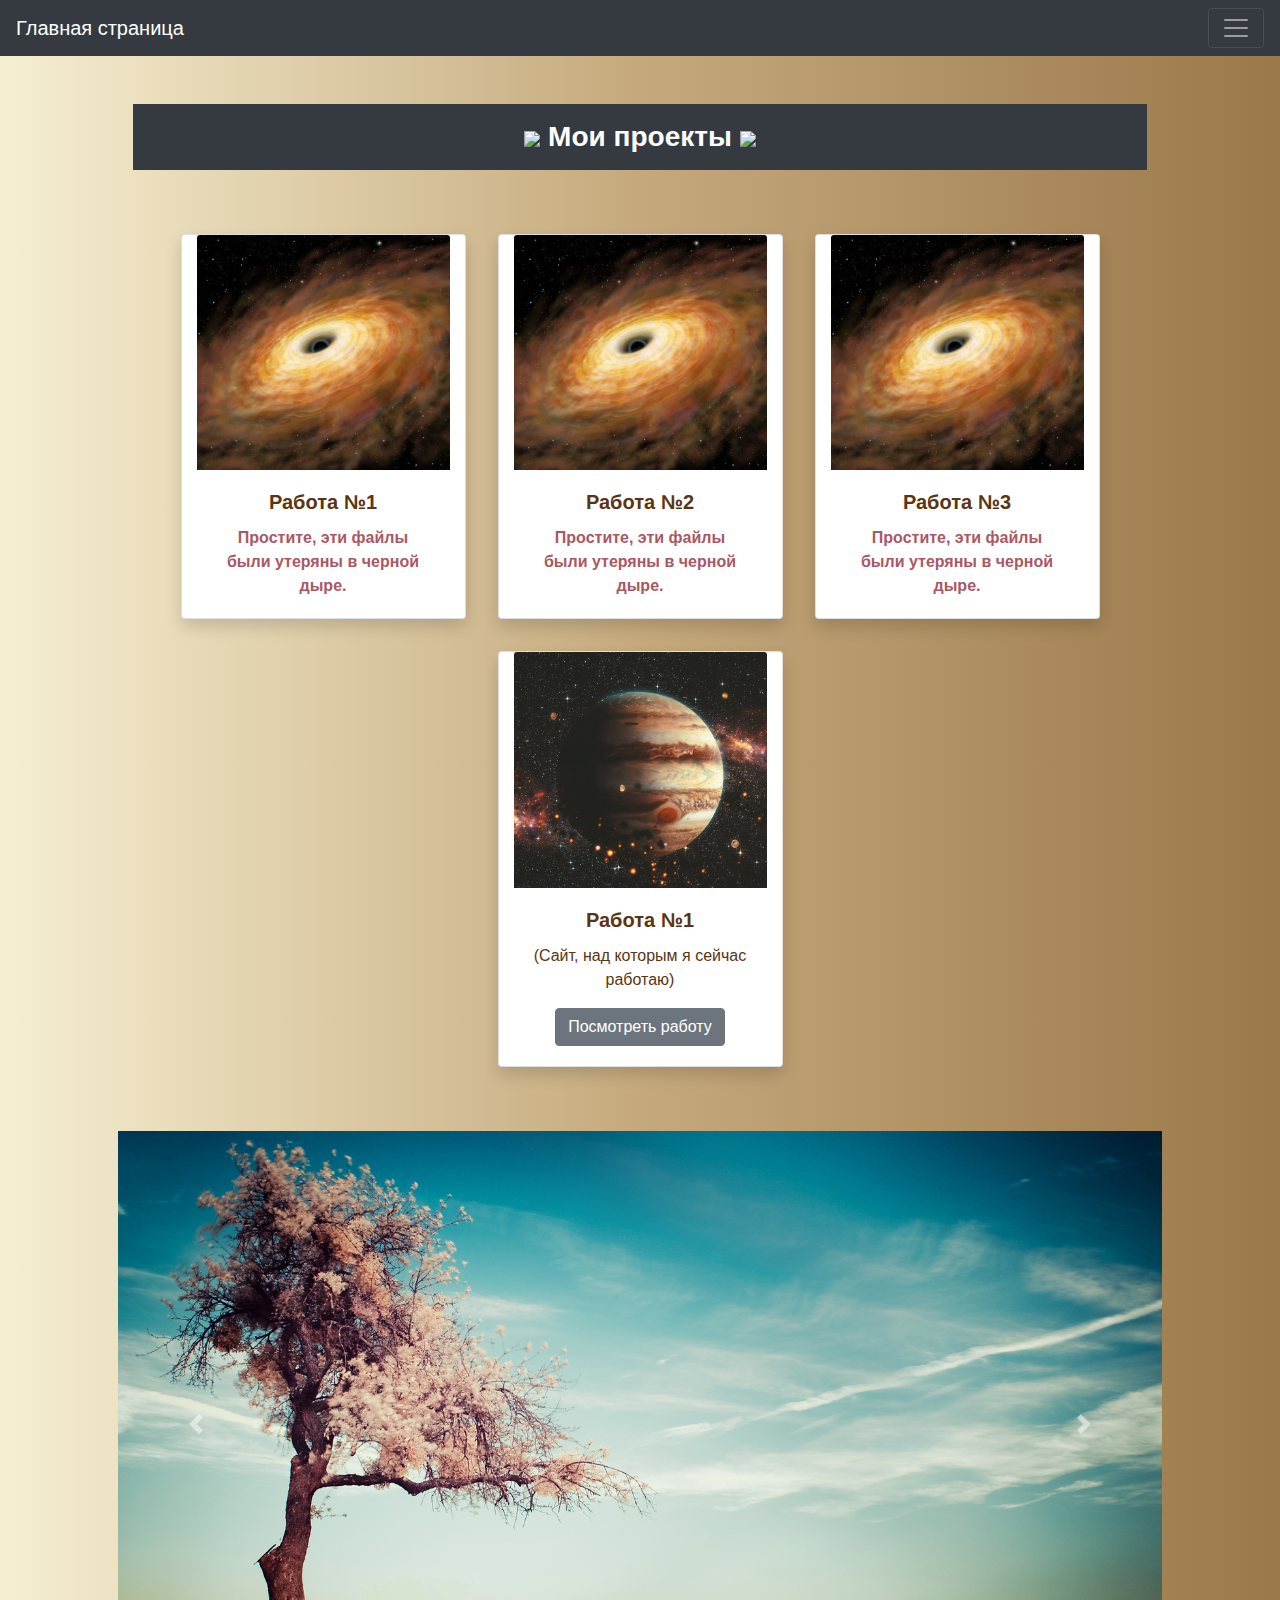
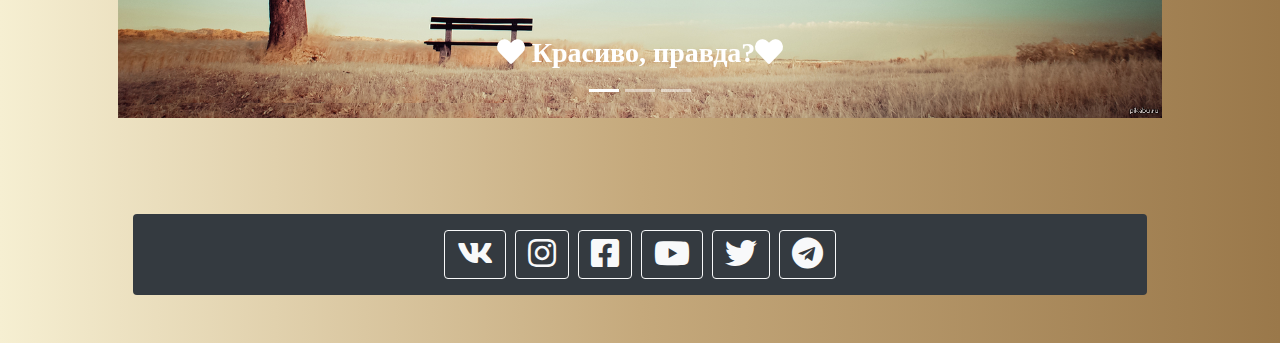
==== index.html @ 6d890928 "Add files via upload" ====
<!doctype html>
<html lang="ru">
  <head>
    <!-- Required meta tags -->
    <meta charset="utf-8">
    <meta name="viewport" content="width=device-width, initial-scale=1, shrink-to-fit=no">

    <!-- Bootstrap CSS -->
    <link rel="stylesheet" href="https://stackpath.bootstrapcdn.com/bootstrap/4.3.1/css/bootstrap.min.css" integrity="sha384-ggOyR0iXCbMQv3Xipma34MD+dH/1fQ784/j6cY/iJTQUOhcWr7x9JvoRxT2MZw1T" crossorigin="anonymous">
    <style type="text/css">... </style> 
    <link rel="stylesheet" href="https://use.fontawesome.com/releases/v5.7.1/css/all.css">
    <link rel="stylesheet" href="css/main.css">
    
    
 <link rel="shortcut icon" href="Icon.png" type="image/png">



    <title>Coronavirus.by</title>
  </head>
  <body>

    <nav class="navbar  navbar-dark bg-dark">
  <a class="navbar-brand" href="https://verashep.github.io">Главная страница</a>
  <button class="navbar-toggler" type="button" data-toggle="collapse" data-target="#navbarSupportedContent" aria-controls="navbarSupportedContent" aria-expanded="false" aria-label="Toggle navigation">
    <span class="navbar-toggler-icon"></span>
  </button>



  <div class="collapse navbar-collapse" id="navbarSupportedContent">
    <ul class="navbar-nav mr-auto">
      <li class="nav-item active">
        <a class="nav-link" href="#">*Страница в разработке, простите*<span class="sr-only">(current)</span></a>
      </li>
    
      </li>
    </ul>
  </div>
</nav>












   <div class="container"> 
    <span class="colortext">
    <h1 class="h3 text-center m-5 p-3 font-weight-bold text-white bg-dark">     
  

<img src="https://img.icons8.com/color/48/000000/saturn-planet.png"/>
 Мои проекты
 <img src="https://img.icons8.com/color/48/000000/saturn-planet.png"/>
     
</h1>
</span>


<div class="row d-flex justify-content-center">



    <div class="card col-3 text-center m-3 shadow">
          <img src="dark.jpg" class="card-img-top" alt="...">
          <div class="card-body">
            <h5 class="card-title"> <strong>Работа №1</strong> </h5>
            <p class="card-text">
              <span class="colortext"><strong>Простите, эти файлы были утеряны в черной дыре.</strong></span>
            </p>
          </div>
        </div>

        <div class="card col-3 text-center m-3 shadow">
          <img src="dark.jpg" class="card-img-top" alt="...">
          <div class="card-body">
            <h5 class="card-title"><strong>Работа №2</strong></h5>
            <p class="card-text">
              <span class="colortext"><strong>Простите, эти файлы были утеряны в черной дыре.</strong></span>
            </p>
          </div>
        </div>

        <div class="card col-3 text-center m-3 shadow">
          <img src="dark.jpg" class="card-img-top" alt="...">
          <div class="card-body">
            <h5 class="card-title"><strong>Работа №3</strong></h5>
            <p class="card-text">
              <span class="colortext"><strong>Простите, эти файлы были утеряны в черной дыре.</strong></span>
            </p>
          </div>
        </div>

        





      <div class="card col-3 text-center m-3 shadow">
          <img src="Jup1.jpg" class="card-img-top" alt="...">
          <div class="card-body">
            <h5 class="card-title"><strong>Работа №1</strong></h5>
            <p class="card-text">
            (Cайт, над которым я сейчас работаю)
            </p>
            <a href="https://vera-and-nika.github.io/" target="_blank" class="btn btn-secondary">Посмотреть работу</a>
          </div>
        </div>
     


      <div id="carousel" class="carousel slide d-inline-block m-5" data-ride="carousel">
        <!-- Индикаторы -->
        <ol class="carousel-indicators">
            <li data-target="#carousel " data-slide-to="0" class="active"></li>
            <li data-target="#carousel " data-slide-to="1"></li>
            <li data-target="#carousel " data-slide-to="2"></li>
        </ol>
        <div class="carousel-inner ">
            <div class="carousel-item active">
                <img class="img-fluid" src="foto1.jpg" alt="...">
                <div class="carousel-caption">
                
                  <h3><i class="fas fa-heart"> Красиво, правда?</i><i class="fas fa-heart"></i></h3>
                    
                </div>
            </div>
            <div class="carousel-item  ">
                <img class="img-fluid" src="foto3.jpg" alt="...">
                <div class="carousel-caption">

                    <h3><i class="fas fa-heart">Это просто прекрасно... </i><i class="fas fa-heart"></i></h3>
                   
                </div>
            </div>
            <div class="carousel-item  ">
                <img class="img-fluid" src="foto4.jpg" alt="...">
                <div class="carousel-caption">

                    <h3><i class="fas fa-heart"> Мне так нравятся эти фото.</i><i class="fas fa-heart"></i></h3>
                    
                </div>
            </div>
        </div>
        <!-- Элементы управления -->
        <a class="carousel-control-prev" href="#carousel " role="button" data-slide="prev">
            <span class="carousel-control-prev-icon" aria-hidden="true"></span>
            <span class="sr-only">Предыдущий</span>
        </a>
        <a class="carousel-control-next" href="#carousel " role="button" data-slide="next">
            <span class="carousel-control-next-icon" aria-hidden="true"></span>
            <span class="sr-only">Следующий</span>
        </a>
    </div>

</div>

      <footer>
        <p class="h2 text-center m-5 p-3 font-weight-bold text-warning bg-dark rounded ">
          <a href="https://vk.com/ver_shep01" target="_blank" class="btn btn-outline-light"><i class="fab fa-vk fa-2x"></i></a>
          <a href="https://www.instagram.com/_vera_and_nika_/?hl=ru" target="_blank" class="btn btn-outline-light"><i class="fab fa-instagram fa-2x"></i></a>
          <a href="https://www.facebook.com/" target="_blank" class="btn btn-outline-light"><i class="fab fa-facebook-square fa-2x"></i></a>
          <a href="https://www.youtube.com/channel/UC_MfQcaeOtlUXvO9PlMPmbA?view_as=subscriber" target="_blank" class="btn btn-outline-light"><i class="fab fa-youtube fa-2x"></i></a>
          <a href="https://twitter.com/" target="_blank" class="btn btn-outline-light"><i class="fab fa-twitter fa-2x"></i></a>
          <a href="https://telegram.org/" target="_blank" class="btn btn-outline-light"><i class="fab fa-telegram fa-2x"></i></a>
        </p>
      </footer>

      

     







    <!-- Optional JavaScript -->
    <!-- jQuery first, then Popper.js, then Bootstrap JS -->
    <script src="https://code.jquery.com/jquery-3.3.1.slim.min.js" integrity="sha384-q8i/X+965DzO0rT7abK41JStQIAqVgRVzpbzo5smXKp4YfRvH+8abtTE1Pi6jizo" crossorigin="anonymous"></script>
    <script src="https://cdnjs.cloudflare.com/ajax/libs/popper.js/1.14.7/umd/popper.min.js" integrity="sha384-UO2eT0CpHqdSJQ6hJty5KVphtPhzWj9WO1clHTMGa3JDZwrnQq4sF86dIHNDz0W1" crossorigin="anonymous"></script>
    <script src="https://stackpath.bootstrapcdn.com/bootstrap/4.3.1/js/bootstrap.min.js" integrity="sha384-JjSmVgyd0p3pXB1rRibZUAYoIIy6OrQ6VrjIEaFf/nJGzIxFDsf4x0xIM+B07jRM" crossorigin="anonymous"></script>
  </body>
</html>
---- css/main.css ----
body{
    background: linear-gradient(to right, #F6EFD2, rgb(197, 169, 124), #9a784a);
    color: #5b3511;
}

.colortext{
    color:#aa5864;
}
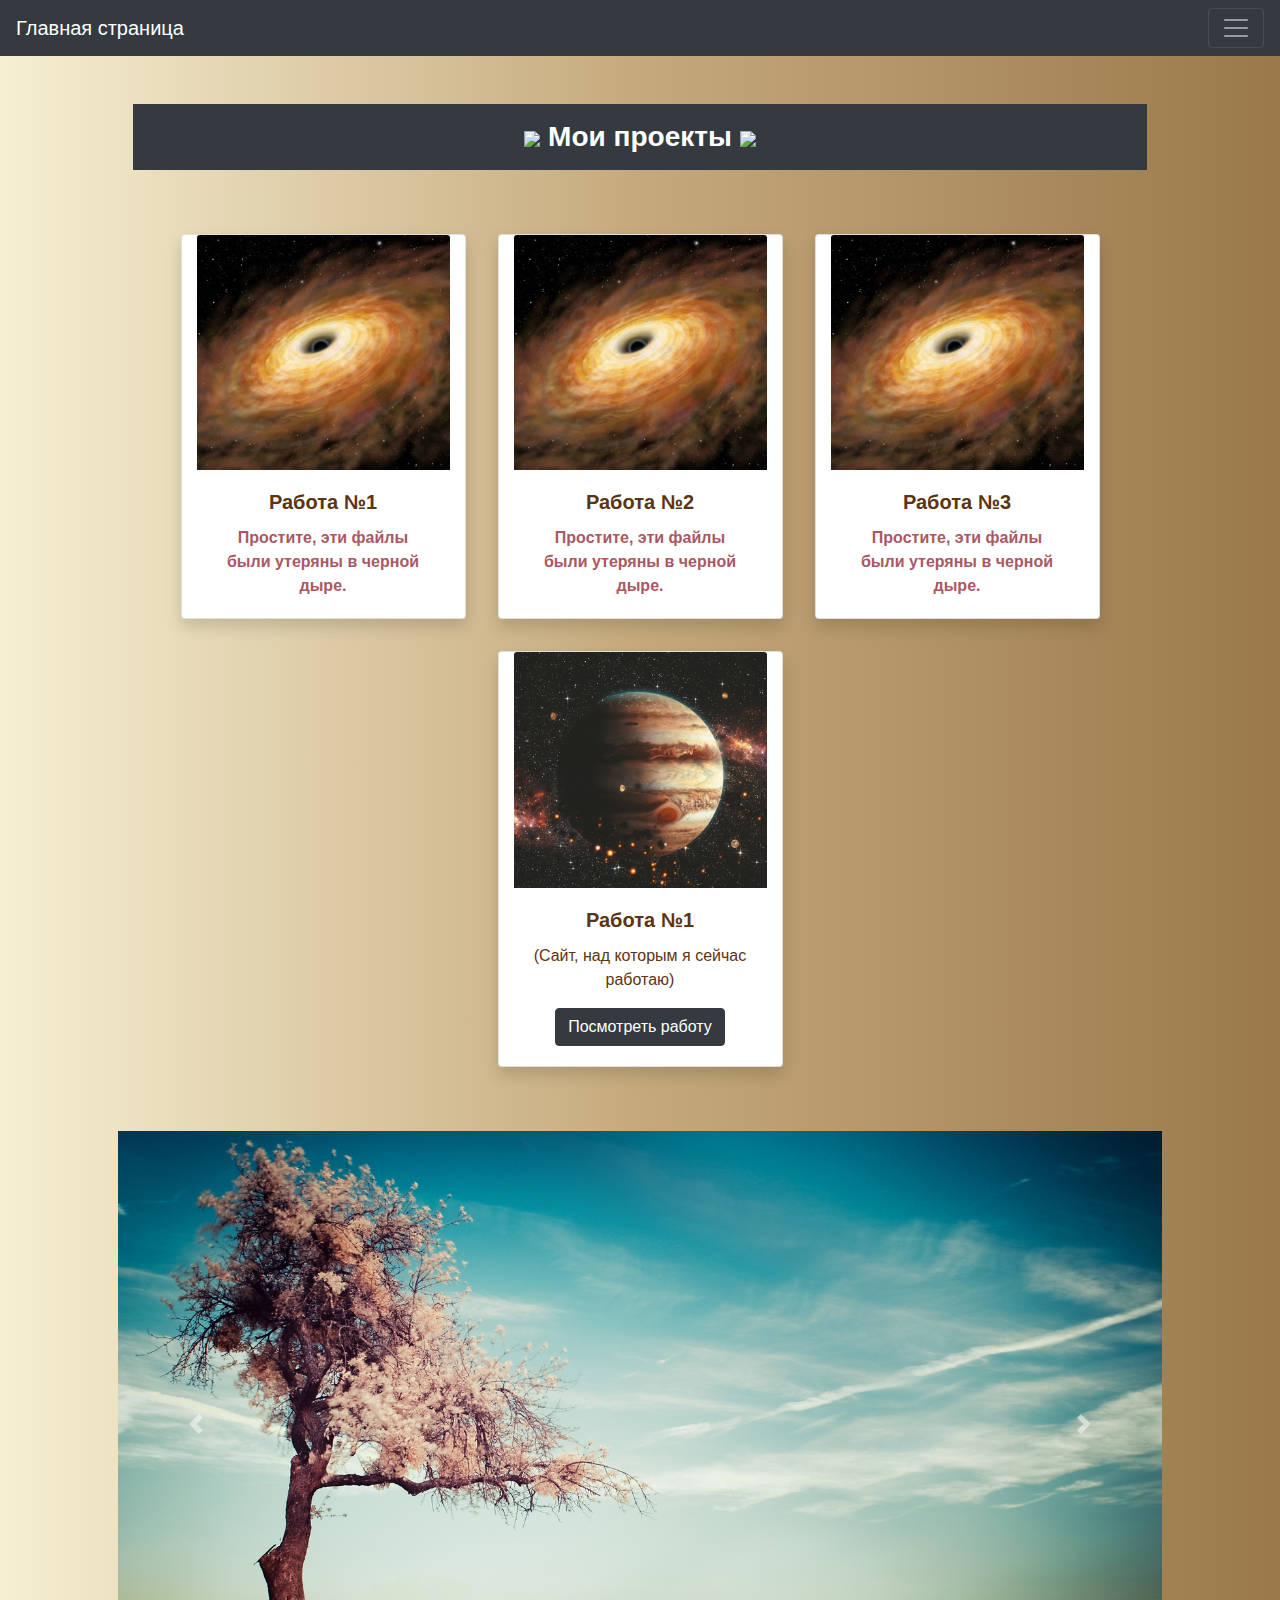
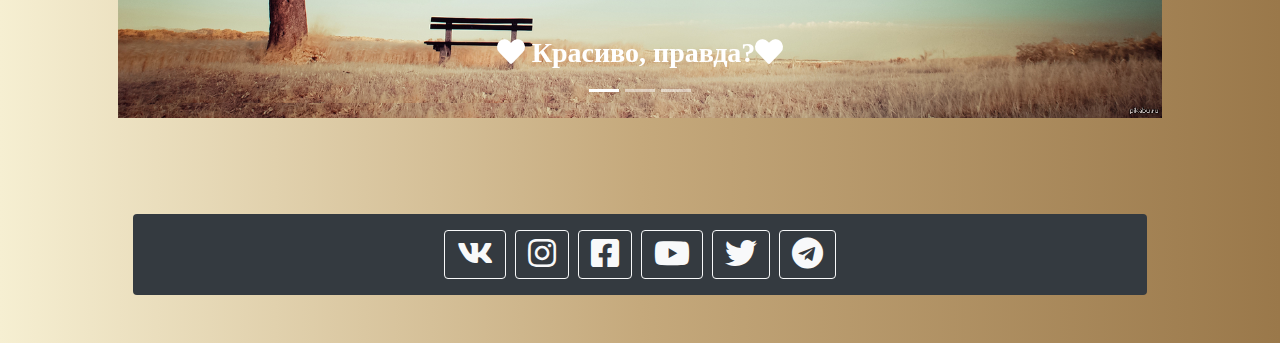
==== commit 5e9422b9: "Add files via upload" ====
--- a/index.html
+++ b/index.html
@@ -111,7 +111,7 @@
             <p class="card-text">
             (Cайт, над которым я сейчас работаю)
             </p>
-            <a href="https://vera-and-nika.github.io/" target="_blank" class="btn btn-secondary">Посмотреть работу</a>
+            <a href="https://vera-and-nika.github.io/" target="_blank" class="btn btn-dark">Посмотреть работу</a>
           </div>
         </div>
      
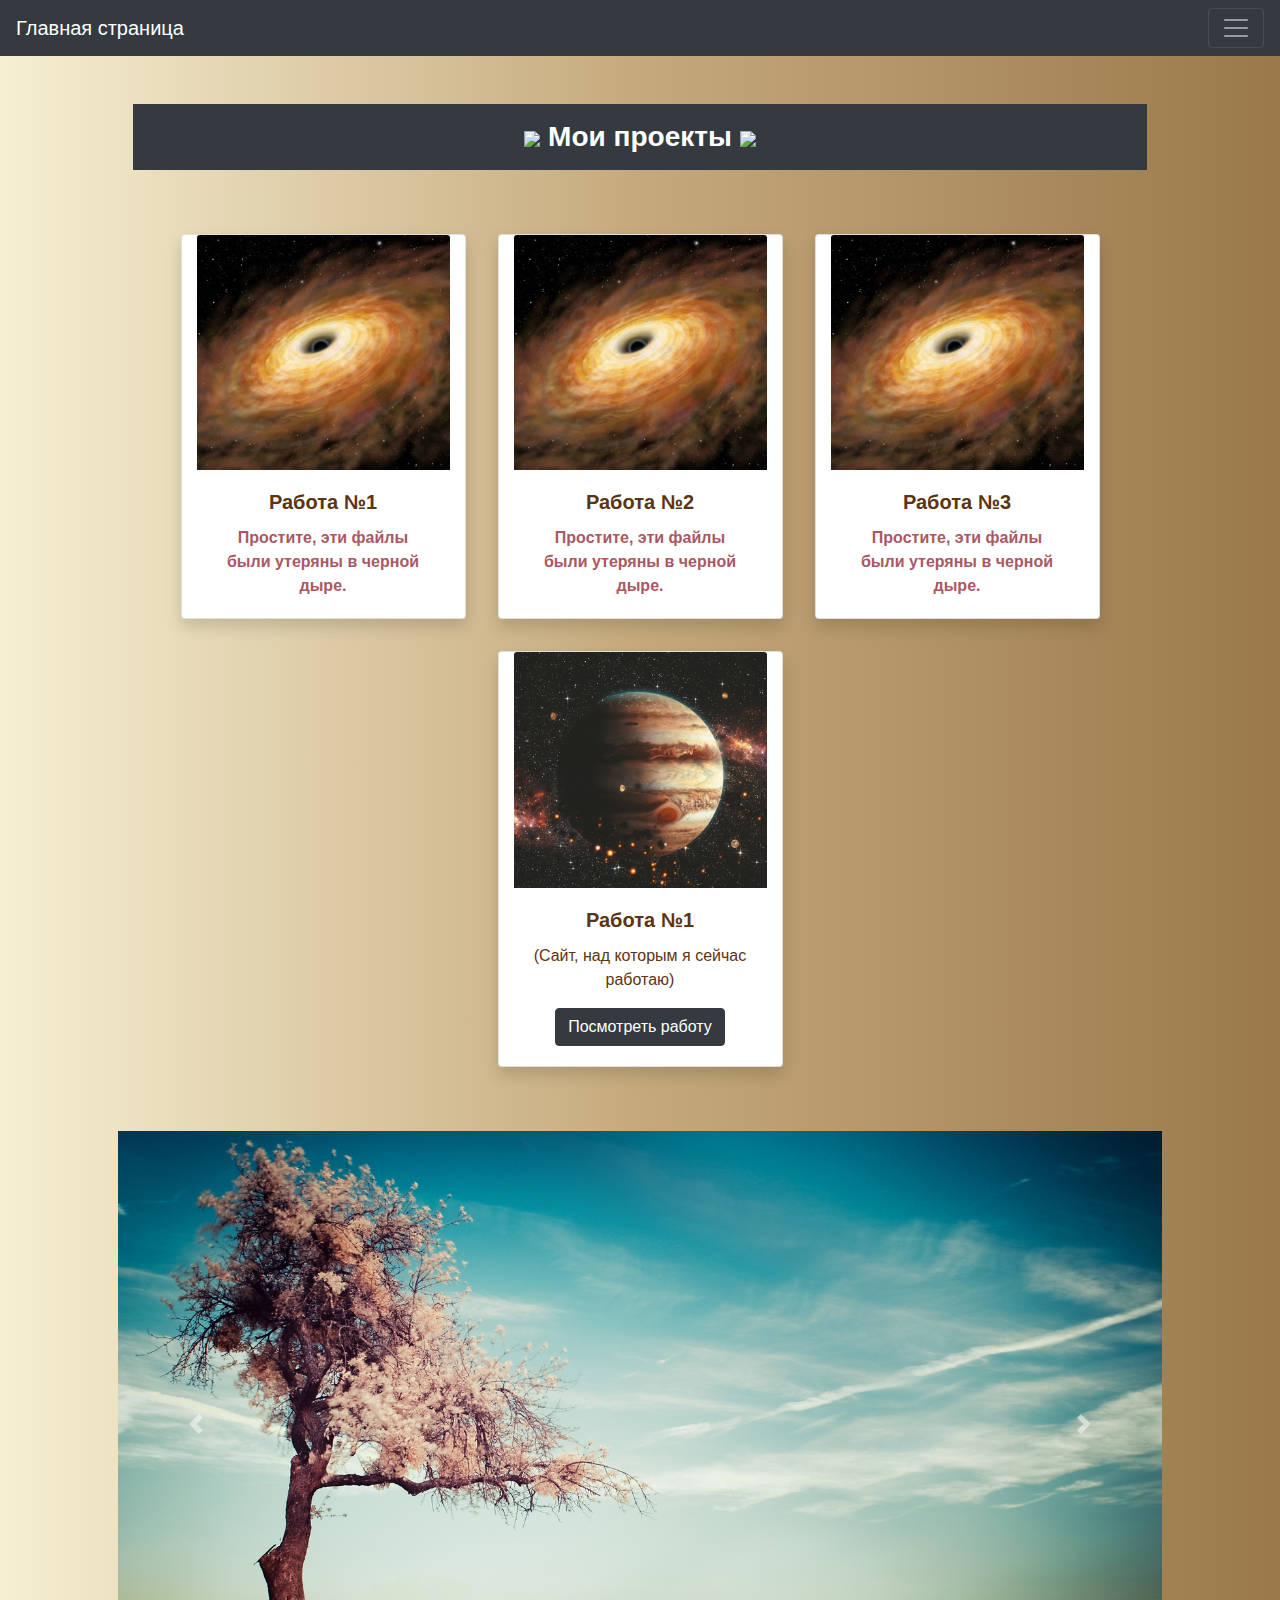
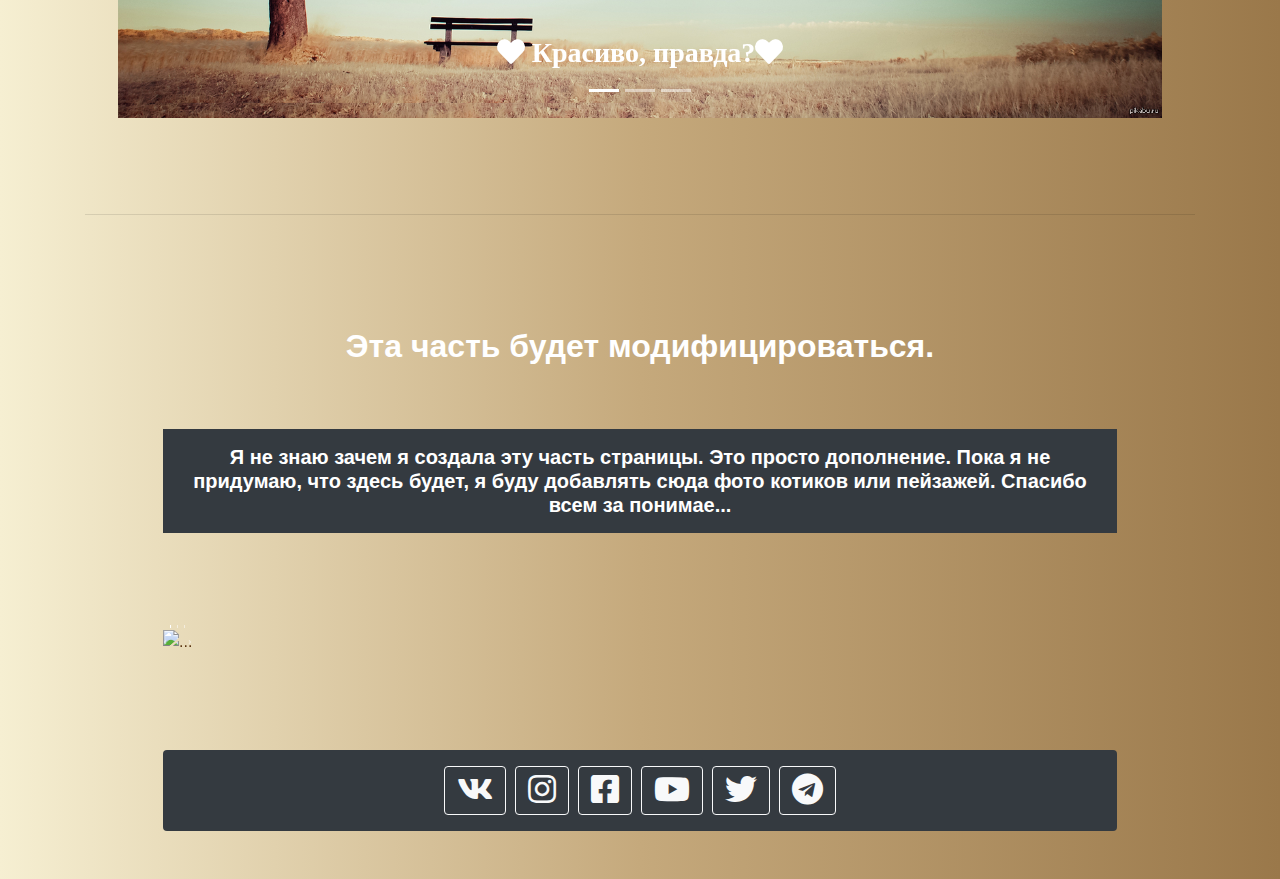
==== commit 3af1403e: "Add files via upload" ====
--- a/index.html
+++ b/index.html
@@ -32,18 +32,13 @@
   <div class="collapse navbar-collapse" id="navbarSupportedContent">
     <ul class="navbar-nav mr-auto">
       <li class="nav-item active">
-        <a class="nav-link" href="#">*Страница в разработке, простите*<span class="sr-only">(current)</span></a>
+        <a class="nav-link" href="#chapter1">В разработке<span class="sr-only">(current)</span></a>
       </li>
     
       </li>
     </ul>
   </div>
 </nav>
-
-
-
-
-
 
 
 
@@ -159,9 +154,65 @@
             <span class="carousel-control-next-icon" aria-hidden="true"></span>
             <span class="sr-only">Следующий</span>
         </a>
+
     </div>
 
 </div>
+<hr id="chapter1" class="mt-5 pt-5">
+
+<div class="container"> 
+    <h2 align="center" class="h2 text-center m-5 p-3 font-weight-bold text-white bg-wheat">     
+Эта часть будет модифицироваться.
+</h2>
+
+
+   <div class="container"> 
+    <h5 align="center" class="h5 text-center m-5 p-3 font-weight-bold text-white bg-dark">     
+<span class="colortextI">Я не знаю</span> зачем я создала эту часть страницы. Это просто дополнение. Пока я не придумаю, <span class="colortextI">что</span> здесь будет, я буду  <span class="colortextI">добавлять</span> сюда фото котиков или пейзажей. Спасибо всем за понимае...
+</h5>
+
+
+
+<div id="carousel" class="carousel slide d-inline-block m-5" data-ride="carousel">
+        <!-- Индикаторы -->
+        <ol class="carousel-indicators">
+            <li data-target="#carousel " data-slide-to="0" class="active"></li>
+            <li data-target="#carousel " data-slide-to="1"></li>
+            <li data-target="#carousel " data-slide-to="2"></li>
+        </ol>
+        <div class="carousel-inner ">
+            <div class="carousel-item active">
+                <img class="img-fluid" src="Cat1.jpg" alt="...">
+                <div class="carousel-caption">
+                
+                  <h3>Глаза котиков красивы, правда?</h3>
+                    
+                </div>
+            </div>
+            <div class="carousel-item  ">
+                <img class="img-fluid" src="Cat2.jpg" alt="...">
+                <div class="carousel-caption">
+ 
+                </div>
+            </div>
+            <div class="carousel-item  ">
+                <img class="img-fluid" src="Cat3.jpg" alt="...">
+                <div class="carousel-caption">
+                    
+                </div>
+            </div>
+        </div>
+        <!-- Элементы управления -->
+        <a class="carousel-control-prev" href="#carousel " role="button" data-slide="prev">
+            <span class="carousel-control-prev-icon" aria-hidden="true"></span>
+            <span class="sr-only">Предыдущий</span>
+        </a>
+        <a class="carousel-control-next" href="#carousel " role="button" data-slide="next">
+            <span class="carousel-control-next-icon" aria-hidden="true"></span>
+            <span class="sr-only">Следующий</span>
+        </a>
+    </div>
+
 
       <footer>
         <p class="h2 text-center m-5 p-3 font-weight-bold text-warning bg-dark rounded ">
@@ -189,5 +240,9 @@
     <script src="https://code.jquery.com/jquery-3.3.1.slim.min.js" integrity="sha384-q8i/X+965DzO0rT7abK41JStQIAqVgRVzpbzo5smXKp4YfRvH+8abtTE1Pi6jizo" crossorigin="anonymous"></script>
     <script src="https://cdnjs.cloudflare.com/ajax/libs/popper.js/1.14.7/umd/popper.min.js" integrity="sha384-UO2eT0CpHqdSJQ6hJty5KVphtPhzWj9WO1clHTMGa3JDZwrnQq4sF86dIHNDz0W1" crossorigin="anonymous"></script>
     <script src="https://stackpath.bootstrapcdn.com/bootstrap/4.3.1/js/bootstrap.min.js" integrity="sha384-JjSmVgyd0p3pXB1rRibZUAYoIIy6OrQ6VrjIEaFf/nJGzIxFDsf4x0xIM+B07jRM" crossorigin="anonymous"></script>
+
+   
+
+
   </body>
 </html>
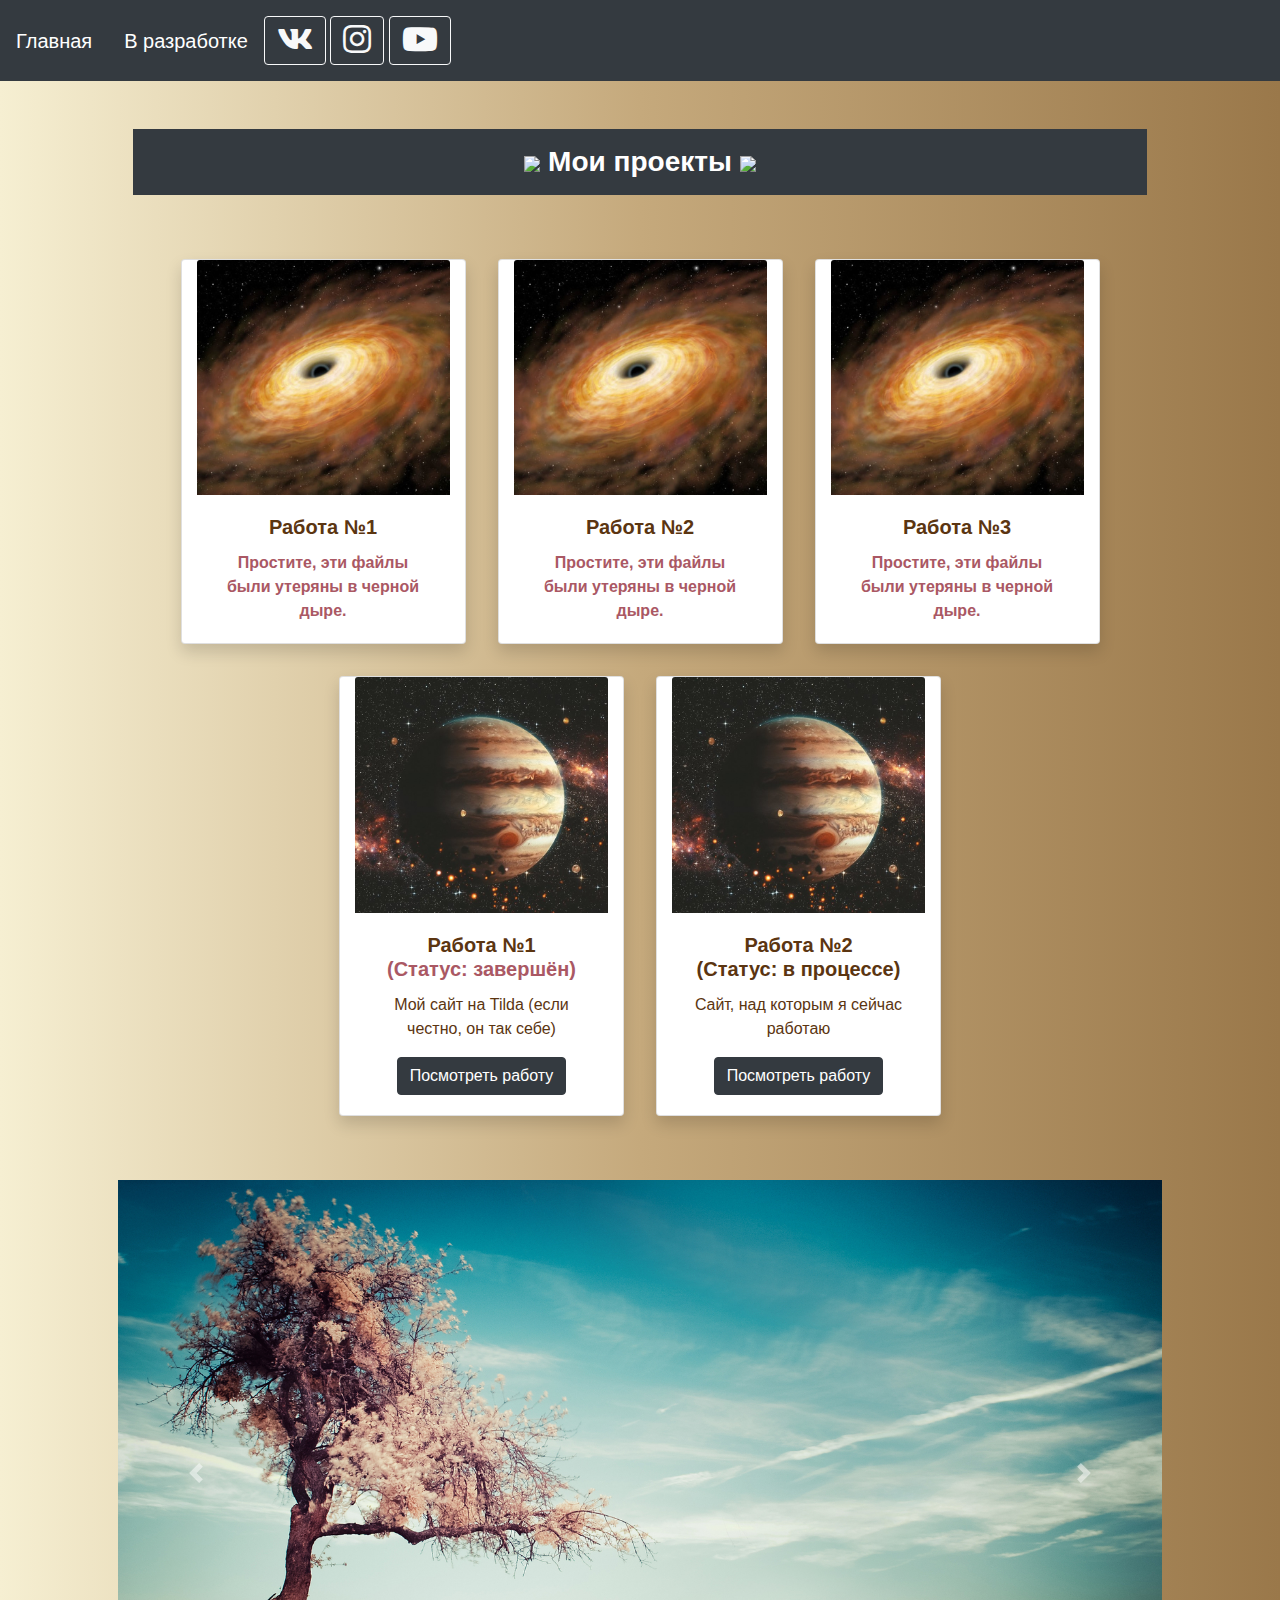
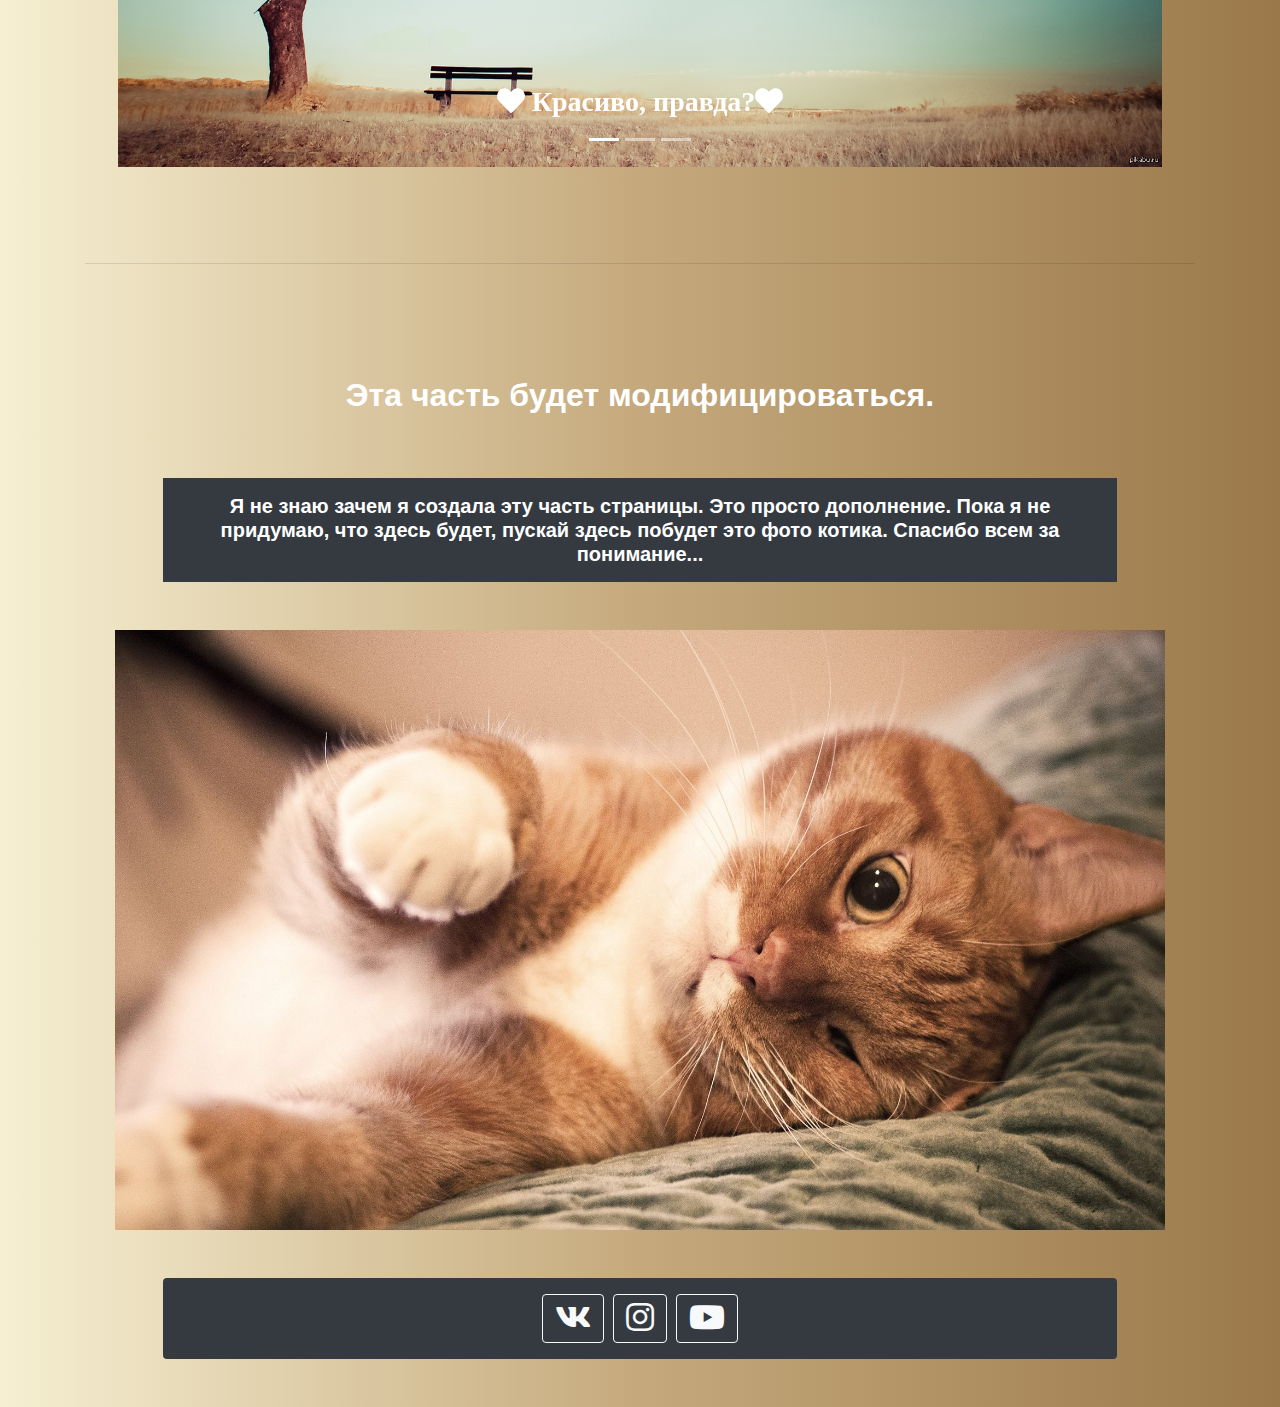
==== commit bbea0158: "Add files via upload" ====
--- a/index.html
+++ b/index.html
@@ -21,24 +21,29 @@
   </head>
   <body>
 
-    <nav class="navbar  navbar-dark bg-dark">
-  <a class="navbar-brand" href="https://verashep.github.io">Главная страница</a>
-  <button class="navbar-toggler" type="button" data-toggle="collapse" data-target="#navbarSupportedContent" aria-controls="navbarSupportedContent" aria-expanded="false" aria-label="Toggle navigation">
+
+    <nav class="navbar navbar-expand-lg navbar-dark bg-dark">
+  <a class="navbar-brand" href="https://verashep.github.io">Главная</a>
+  <button class="navbar-toggler" type="button" data-toggle="collapse" data-target="#navbarNav" aria-controls="navbarNav" aria-expanded="false" aria-label="Toggle navigation">
     <span class="navbar-toggler-icon"></span>
   </button>
-
-
-
-  <div class="collapse navbar-collapse" id="navbarSupportedContent">
-    <ul class="navbar-nav mr-auto">
-      <li class="nav-item active">
-        <a class="nav-link" href="#chapter1">В разработке<span class="sr-only">(current)</span></a>
-      </li>
-    
-      </li>
-    </ul>
-  </div>
-</nav>
+  <nav class="navbar navbar-expand-lg navbar-dark bg-dark">
+  <a class="navbar-brand" href="#chapter1">В разработке</a>
+  <button class="navbar-toggler" type="button" data-toggle="collapse" data-target="#navbarNav" aria-controls="navbarNav" aria-expanded="false" aria-label="Toggle navigation">
+    <span class="navbar-toggler-icon"></span>
+  </button>
+      <div class="icon">
+      <a href="https://vk.com/ver_shep01" target="_blank" class="btn btn-outline-light"><i class="fab fa-vk fa-2x"></i></a>
+      <a href="https://www.instagram.com/_vera_and_nika_/?hl=ru" target="_blank" class="btn btn-outline-light"><i class="fab fa-instagram fa-2x"></i></a>
+      <a href="https://www.youtube.com/channel/UC_MfQcaeOtlUXvO9PlMPmbA?view_as=subscriber" target="_blank" class="btn btn-outline-light"><i class="fab fa-youtube fa-2x"></i></a>
+      </div>
+    </nav>
+    </nav>
+
+
+
+
+
 
 
 
@@ -96,15 +101,24 @@
         
 
 
-
-
+        <div class="card col-3 text-center m-3 shadow">
+          <img src="Jup1.jpg" class="card-img-top" alt="...">
+          <div class="card-body">
+            <h5 class="card-title"><strong>Работа №1 <br><span class="colortext">(Статус: завершён)</span><br></strong></h5>
+            <p class="card-text">
+            Мой сайт на Tilda (если честно, он так себе)                   
+            </p>
+            <a href="http://worldcountry.tilda.ws" target="_blank" class="btn btn-dark">Посмотреть работу</a>
+          </div>
+        </div>
 
       <div class="card col-3 text-center m-3 shadow">
+   
           <img src="Jup1.jpg" class="card-img-top" alt="...">
           <div class="card-body">
-            <h5 class="card-title"><strong>Работа №1</strong></h5>
-            <p class="card-text">
-            (Cайт, над которым я сейчас работаю)
+            <h5 class="card-title"><strong>Работа №2 <br><span class="colortextL">(Статус: в процессе)</span><br></strong></h5>
+            <p class="card-text">
+          Cайт, над которым я сейчас работаю
             </p>
             <a href="https://vera-and-nika.github.io/" target="_blank" class="btn btn-dark">Посмотреть работу</a>
           </div>
@@ -158,6 +172,8 @@
     </div>
 
 </div>
+
+
 <hr id="chapter1" class="mt-5 pt-5">
 
 <div class="container"> 
@@ -168,60 +184,18 @@
 
    <div class="container"> 
     <h5 align="center" class="h5 text-center m-5 p-3 font-weight-bold text-white bg-dark">     
-<span class="colortextI">Я не знаю</span> зачем я создала эту часть страницы. Это просто дополнение. Пока я не придумаю, <span class="colortextI">что</span> здесь будет, я буду  <span class="colortextI">добавлять</span> сюда фото котиков или пейзажей. Спасибо всем за понимае...
+<span class="colortextI">Я не знаю</span> зачем я создала эту часть страницы. Это просто <span class="colortextI">дополнение</span>. Пока я не придумаю, <span class="colortextI">что</span> здесь будет, пускай <span class="colortextI">здесь</span> побудет это фото котика. Спасибо всем за понимание...
 </h5>
 
-
-
-<div id="carousel" class="carousel slide d-inline-block m-5" data-ride="carousel">
-        <!-- Индикаторы -->
-        <ol class="carousel-indicators">
-            <li data-target="#carousel " data-slide-to="0" class="active"></li>
-            <li data-target="#carousel " data-slide-to="1"></li>
-            <li data-target="#carousel " data-slide-to="2"></li>
-        </ol>
-        <div class="carousel-inner ">
-            <div class="carousel-item active">
-                <img class="img-fluid" src="Cat1.jpg" alt="...">
-                <div class="carousel-caption">
-                
-                  <h3>Глаза котиков красивы, правда?</h3>
-                    
-                </div>
-            </div>
-            <div class="carousel-item  ">
-                <img class="img-fluid" src="Cat2.jpg" alt="...">
-                <div class="carousel-caption">
- 
-                </div>
-            </div>
-            <div class="carousel-item  ">
-                <img class="img-fluid" src="Cat3.jpg" alt="...">
-                <div class="carousel-caption">
-                    
-                </div>
-            </div>
-        </div>
-        <!-- Элементы управления -->
-        <a class="carousel-control-prev" href="#carousel " role="button" data-slide="prev">
-            <span class="carousel-control-prev-icon" aria-hidden="true"></span>
-            <span class="sr-only">Предыдущий</span>
-        </a>
-        <a class="carousel-control-next" href="#carousel " role="button" data-slide="next">
-            <span class="carousel-control-next-icon" aria-hidden="true"></span>
-            <span class="sr-only">Следующий</span>
-        </a>
-    </div>
+<p class="fig"> <img src="Cat1.jpg" width="1050" height="600" alt="Простите, котик спит и не хочет, что бы на него смотрели"></p>
+
 
 
       <footer>
         <p class="h2 text-center m-5 p-3 font-weight-bold text-warning bg-dark rounded ">
           <a href="https://vk.com/ver_shep01" target="_blank" class="btn btn-outline-light"><i class="fab fa-vk fa-2x"></i></a>
           <a href="https://www.instagram.com/_vera_and_nika_/?hl=ru" target="_blank" class="btn btn-outline-light"><i class="fab fa-instagram fa-2x"></i></a>
-          <a href="https://www.facebook.com/" target="_blank" class="btn btn-outline-light"><i class="fab fa-facebook-square fa-2x"></i></a>
           <a href="https://www.youtube.com/channel/UC_MfQcaeOtlUXvO9PlMPmbA?view_as=subscriber" target="_blank" class="btn btn-outline-light"><i class="fab fa-youtube fa-2x"></i></a>
-          <a href="https://twitter.com/" target="_blank" class="btn btn-outline-light"><i class="fab fa-twitter fa-2x"></i></a>
-          <a href="https://telegram.org/" target="_blank" class="btn btn-outline-light"><i class="fab fa-telegram fa-2x"></i></a>
         </p>
       </footer>
 
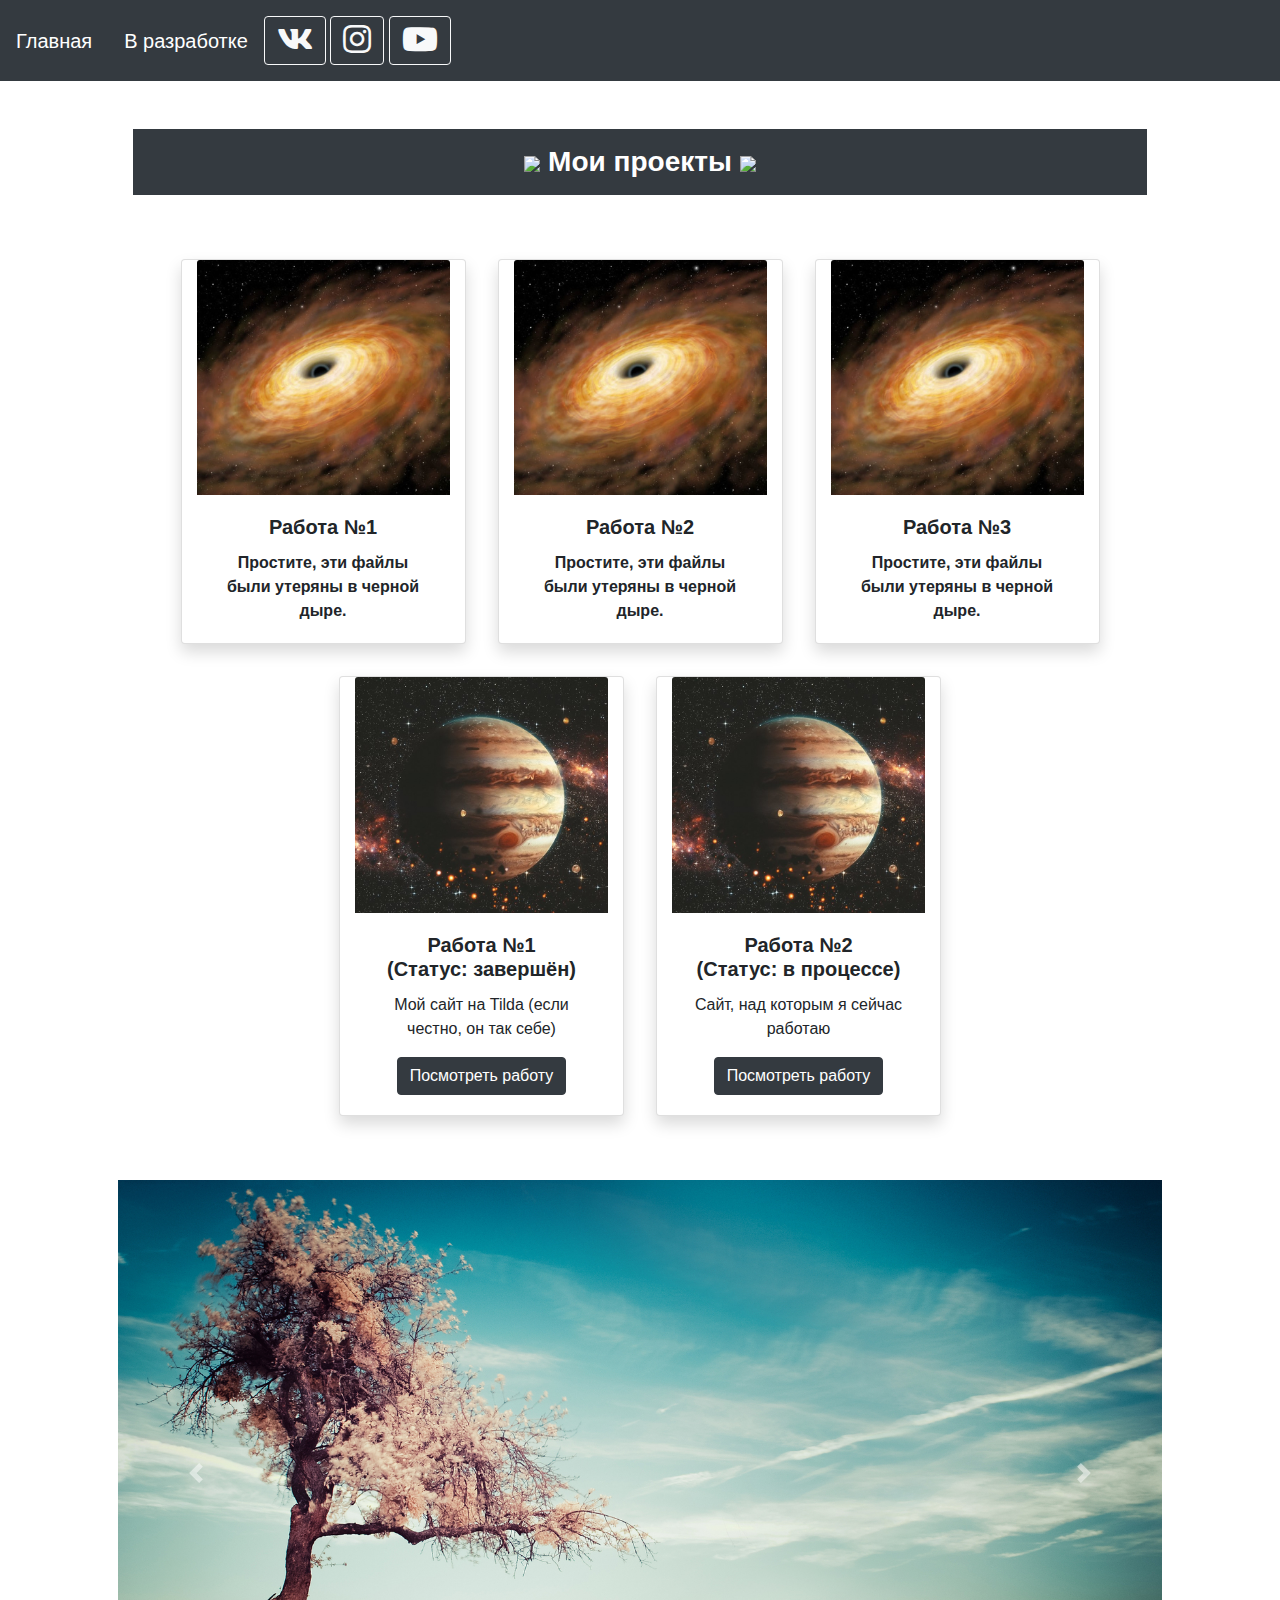
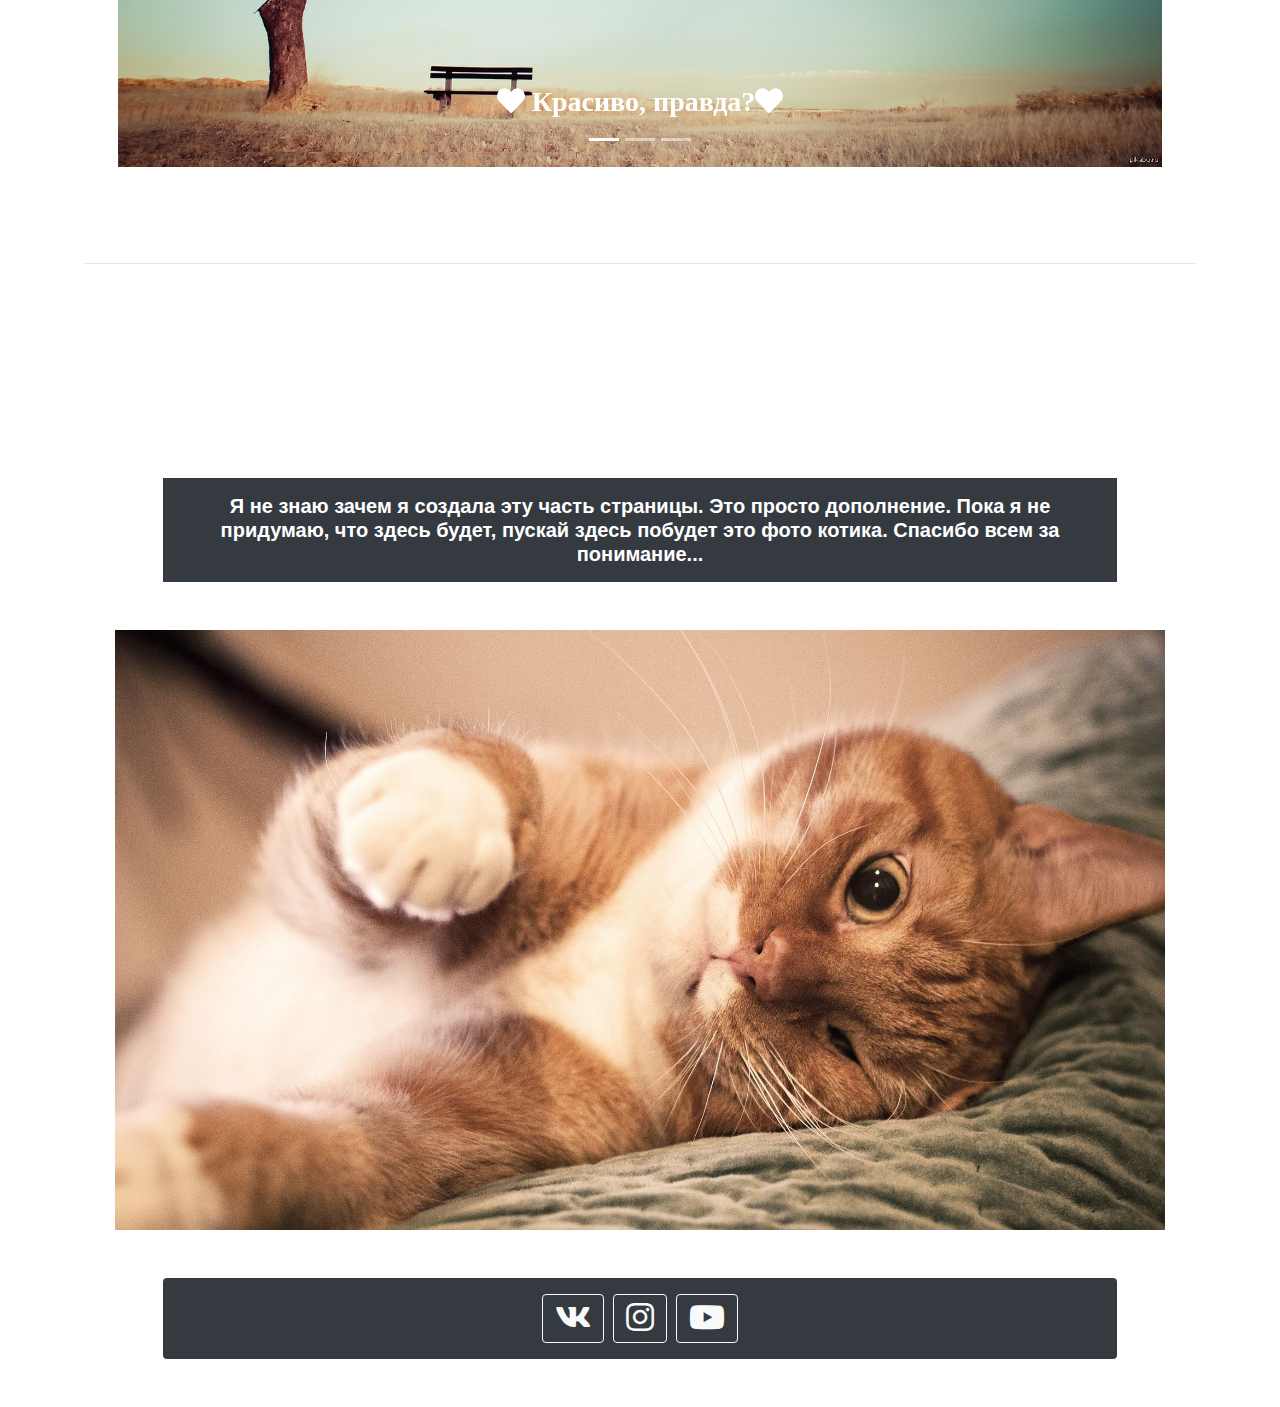
==== commit 607992d8: "Add files via upload" ====
--- a/index.html
+++ b/index.html
@@ -104,7 +104,7 @@
         <div class="card col-3 text-center m-3 shadow">
           <img src="Jup1.jpg" class="card-img-top" alt="...">
           <div class="card-body">
-            <h5 class="card-title"><strong>Работа №1 <br><span class="colortext">(Статус: завершён)</span><br></strong></h5>
+            <h5 class="card-title"><strong>Работа №1 <br><span class="colortextL">(Статус: завершён)</span><br></strong></h5>
             <p class="card-text">
             Мой сайт на Tilda (если честно, он так себе)                   
             </p>
@@ -116,7 +116,7 @@
    
           <img src="Jup1.jpg" class="card-img-top" alt="...">
           <div class="card-body">
-            <h5 class="card-title"><strong>Работа №2 <br><span class="colortextL">(Статус: в процессе)</span><br></strong></h5>
+            <h5 class="card-title"><strong>Работа №2 <br><span class="colortext">(Статус: в процессе)</span><br></strong></h5>
             <p class="card-text">
           Cайт, над которым я сейчас работаю
             </p>
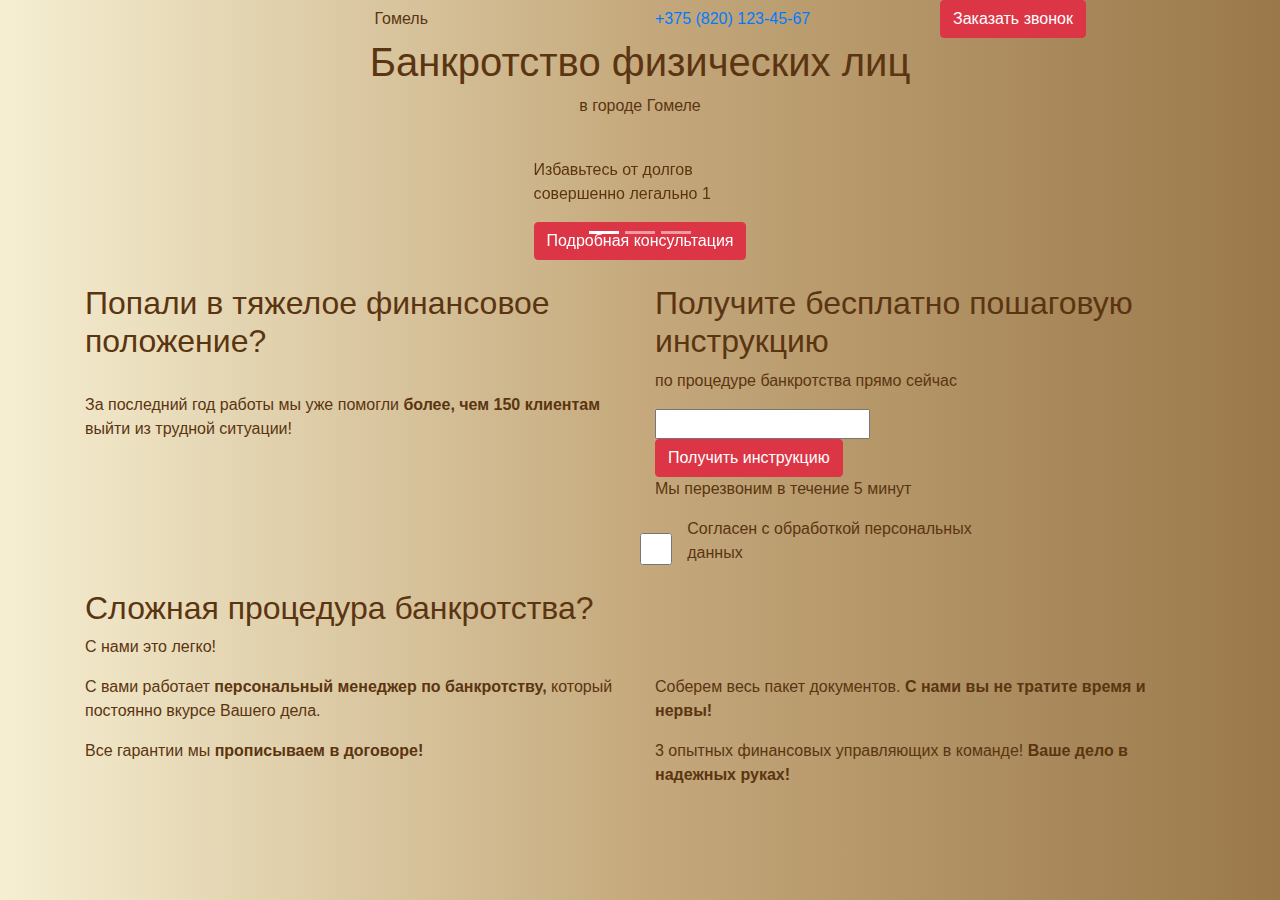
==== commit f9741da0: "Add files via upload" ====
--- a/index.html
+++ b/index.html
@@ -1,222 +1,238 @@
-
-<!doctype html>
+<!DOCTYPE html>
 <html lang="ru">
   <head>
     <!-- Required meta tags -->
-    <meta charset="utf-8">
-    <meta name="viewport" content="width=device-width, initial-scale=1, shrink-to-fit=no">
+    <meta charset="utf-8" />
+    <meta
+      name="viewport"
+      content="width=device-width, initial-scale=1, shrink-to-fit=no"
+    />
 
     <!-- Bootstrap CSS -->
-    <link rel="stylesheet" href="https://stackpath.bootstrapcdn.com/bootstrap/4.3.1/css/bootstrap.min.css" integrity="sha384-ggOyR0iXCbMQv3Xipma34MD+dH/1fQ784/j6cY/iJTQUOhcWr7x9JvoRxT2MZw1T" crossorigin="anonymous">
-    <style type="text/css">... </style> 
-    <link rel="stylesheet" href="https://use.fontawesome.com/releases/v5.7.1/css/all.css">
-    <link rel="stylesheet" href="css/main.css">
-    
-    
- <link rel="shortcut icon" href="Icon.png" type="image/png">
-
-
-
-    <title>Coronavirus.by</title>
+    <link
+      rel="stylesheet"
+      href="https://stackpath.bootstrapcdn.com/bootstrap/4.4.1/css/bootstrap.min.css"
+      integrity="sha384-Vkoo8x4CGsO3+Hhxv8T/Q5PaXtkKtu6ug5TOeNV6gBiFeWPGFN9MuhOf23Q9Ifjh"
+      crossorigin="anonymous"
+    />
+
+    <!-- подключаем иконочный шрифт -->
+    <link
+      rel="stylesheet"
+      href="https://use.fontawesome.com/releases/v5.8.1/css/all.css"
+      integrity="sha384-50oBUHEmvpQ+1lW4y57PTFmhCaXp0ML5d60M1M7uH2+nqUivzIebhndOJK28anvf"
+      crossorigin="anonymous"
+    />
+    <!-- подключаю favicon  -->
+    <link rel="icon" href="favicon.ico" type="image/x-icon" />
+    <link rel="shortcut icon" href="favicon.ico" type="image/x-icon" />
+
+    <link rel="stylesheet" href="css/main.css" />
+
+    <title>Банкротство физический лиц в городе Гомеле 📗</title>
   </head>
   <body>
-
-
-    <nav class="navbar navbar-expand-lg navbar-dark bg-dark">
-  <a class="navbar-brand" href="https://verashep.github.io">Главная</a>
-  <button class="navbar-toggler" type="button" data-toggle="collapse" data-target="#navbarNav" aria-controls="navbarNav" aria-expanded="false" aria-label="Toggle navigation">
-    <span class="navbar-toggler-icon"></span>
-  </button>
-  <nav class="navbar navbar-expand-lg navbar-dark bg-dark">
-  <a class="navbar-brand" href="#chapter1">В разработке</a>
-  <button class="navbar-toggler" type="button" data-toggle="collapse" data-target="#navbarNav" aria-controls="navbarNav" aria-expanded="false" aria-label="Toggle navigation">
-    <span class="navbar-toggler-icon"></span>
-  </button>
-      <div class="icon">
-      <a href="https://vk.com/ver_shep01" target="_blank" class="btn btn-outline-light"><i class="fab fa-vk fa-2x"></i></a>
-      <a href="https://www.instagram.com/_vera_and_nika_/?hl=ru" target="_blank" class="btn btn-outline-light"><i class="fab fa-instagram fa-2x"></i></a>
-      <a href="https://www.youtube.com/channel/UC_MfQcaeOtlUXvO9PlMPmbA?view_as=subscriber" target="_blank" class="btn btn-outline-light"><i class="fab fa-youtube fa-2x"></i></a>
-      </div>
-    </nav>
-    </nav>
-
-
-
-
-
-
-
-
-
-
-
-
-   <div class="container"> 
-    <span class="colortext">
-    <h1 class="h3 text-center m-5 p-3 font-weight-bold text-white bg-dark">     
-  
-
-<img src="https://img.icons8.com/color/48/000000/saturn-planet.png"/>
- Мои проекты
- <img src="https://img.icons8.com/color/48/000000/saturn-planet.png"/>
-     
-</h1>
-</span>
-
-
-<div class="row d-flex justify-content-center">
-
-
-
-    <div class="card col-3 text-center m-3 shadow">
-          <img src="dark.jpg" class="card-img-top" alt="...">
-          <div class="card-body">
-            <h5 class="card-title"> <strong>Работа №1</strong> </h5>
-            <p class="card-text">
-              <span class="colortext"><strong>Простите, эти файлы были утеряны в черной дыре.</strong></span>
-            </p>
-          </div>
-        </div>
-
-        <div class="card col-3 text-center m-3 shadow">
-          <img src="dark.jpg" class="card-img-top" alt="...">
-          <div class="card-body">
-            <h5 class="card-title"><strong>Работа №2</strong></h5>
-            <p class="card-text">
-              <span class="colortext"><strong>Простите, эти файлы были утеряны в черной дыре.</strong></span>
-            </p>
-          </div>
-        </div>
-
-        <div class="card col-3 text-center m-3 shadow">
-          <img src="dark.jpg" class="card-img-top" alt="...">
-          <div class="card-body">
-            <h5 class="card-title"><strong>Работа №3</strong></h5>
-            <p class="card-text">
-              <span class="colortext"><strong>Простите, эти файлы были утеряны в черной дыре.</strong></span>
-            </p>
-          </div>
-        </div>
-
-        
-
-
-        <div class="card col-3 text-center m-3 shadow">
-          <img src="Jup1.jpg" class="card-img-top" alt="...">
-          <div class="card-body">
-            <h5 class="card-title"><strong>Работа №1 <br><span class="colortextL">(Статус: завершён)</span><br></strong></h5>
-            <p class="card-text">
-            Мой сайт на Tilda (если честно, он так себе)                   
-            </p>
-            <a href="http://worldcountry.tilda.ws" target="_blank" class="btn btn-dark">Посмотреть работу</a>
-          </div>
-        </div>
-
-      <div class="card col-3 text-center m-3 shadow">
-   
-          <img src="Jup1.jpg" class="card-img-top" alt="...">
-          <div class="card-body">
-            <h5 class="card-title"><strong>Работа №2 <br><span class="colortext">(Статус: в процессе)</span><br></strong></h5>
-            <p class="card-text">
-          Cайт, над которым я сейчас работаю
-            </p>
-            <a href="https://vera-and-nika.github.io/" target="_blank" class="btn btn-dark">Посмотреть работу</a>
-          </div>
-        </div>
-     
-
-
-      <div id="carousel" class="carousel slide d-inline-block m-5" data-ride="carousel">
-        <!-- Индикаторы -->
-        <ol class="carousel-indicators">
-            <li data-target="#carousel " data-slide-to="0" class="active"></li>
-            <li data-target="#carousel " data-slide-to="1"></li>
-            <li data-target="#carousel " data-slide-to="2"></li>
-        </ol>
-        <div class="carousel-inner ">
-            <div class="carousel-item active">
-                <img class="img-fluid" src="foto1.jpg" alt="...">
-                <div class="carousel-caption">
-                
-                  <h3><i class="fas fa-heart"> Красиво, правда?</i><i class="fas fa-heart"></i></h3>
-                    
-                </div>
+    <!-- ============================================== start first -->
+    <div class="container first">
+      <div class="row align-items-center">
+        <div class="logo col-md-3">
+          <a href="#">
+            <img src="img/logo.png" alt="" />
+          </a>
+        </div>
+        <div class="geo col-md-3"><img src="img/geo.png" alt="" /> Гомель</div>
+        <div class="phone col-md-3">
+          <a href="tel:+3758201234567">+375 (820) 123-45-67</a>
+        </div>
+        <div class="call col-md-3">
+          <a href="#" class="btn btn-danger">Заказать звонок</a>
+        </div>
+      </div>
+    </div>
+
+    <!-- ================================================== start second -->
+    <div class="container-fluid second">
+      <div class="row text-center">
+        <h1 class="col-12">Банкротство физических лиц</h1>
+
+        <p class="col-12">в городе Гомеле</p>
+      </div>
+      <div class="figura">
+        <!-- <img src="img/figura.png" alt="" /> -->
+      </div>
+    </div>
+    <!-- ====================================================== start baner -->
+    <div class="container-fluid baner">
+      <img src="img/mans.png" alt="" class="item1" />
+      <img src="img/calc.png" alt="" class="item2" />
+      <div class="container">
+        <div class="row carusel justify-content-center">
+          <!-- карусель будет-->
+          <div
+            id="carouselExampleIndicators"
+            class="carousel slide"
+            data-ride="carousel"
+          >
+            <ol class="carousel-indicators">
+              <li
+                data-target="#carouselExampleIndicators"
+                data-slide-to="0"
+                class="active"
+              ></li>
+              <li
+                data-target="#carouselExampleIndicators"
+                data-slide-to="1"
+              ></li>
+              <li
+                data-target="#carouselExampleIndicators"
+                data-slide-to="2"
+              ></li>
+            </ol>
+            <div class="carousel-inner">
+              <div class="carousel-item active">
+                <!-- <img src="..." class="d-block w-100" alt="..."> -->
+                <p>
+                  Избавьтесь от долгов <br />
+                  совершенно легально 1
+                </p>
+                <a href="#" class="btn btn-danger">Подробная консультация</a>
+              </div>
+              <div class="carousel-item">
+                <!-- <img src="..." class="d-block w-100" alt="..."> -->
+                <p>
+                  Избавьтесь от долгов <br />
+                  совершенно легально 2
+                </p>
+                <a href="#" class="btn btn-danger">Подробная консультация</a>
+              </div>
+              <div class="carousel-item">
+                <!-- <img src="..." class="d-block w-100" alt="..."> -->
+                <p>
+                  Избавьтесь от долгов <br />
+                  совершенно легально 3
+                </p>
+                <a href="#" class="btn btn-danger">Подробная консультация</a>
+              </div>
             </div>
-            <div class="carousel-item  ">
-                <img class="img-fluid" src="foto3.jpg" alt="...">
-                <div class="carousel-caption">
-
-                    <h3><i class="fas fa-heart">Это просто прекрасно... </i><i class="fas fa-heart"></i></h3>
-                   
-                </div>
-            </div>
-            <div class="carousel-item  ">
-                <img class="img-fluid" src="foto4.jpg" alt="...">
-                <div class="carousel-caption">
-
-                    <h3><i class="fas fa-heart"> Мне так нравятся эти фото.</i><i class="fas fa-heart"></i></h3>
-                    
-                </div>
-            </div>
-        </div>
-        <!-- Элементы управления -->
-        <a class="carousel-control-prev" href="#carousel " role="button" data-slide="prev">
-            <span class="carousel-control-prev-icon" aria-hidden="true"></span>
-            <span class="sr-only">Предыдущий</span>
-        </a>
-        <a class="carousel-control-next" href="#carousel " role="button" data-slide="next">
-            <span class="carousel-control-next-icon" aria-hidden="true"></span>
-            <span class="sr-only">Следующий</span>
-        </a>
-
-    </div>
-
-</div>
-
-
-<hr id="chapter1" class="mt-5 pt-5">
-
-<div class="container"> 
-    <h2 align="center" class="h2 text-center m-5 p-3 font-weight-bold text-white bg-wheat">     
-Эта часть будет модифицироваться.
-</h2>
-
-
-   <div class="container"> 
-    <h5 align="center" class="h5 text-center m-5 p-3 font-weight-bold text-white bg-dark">     
-<span class="colortextI">Я не знаю</span> зачем я создала эту часть страницы. Это просто <span class="colortextI">дополнение</span>. Пока я не придумаю, <span class="colortextI">что</span> здесь будет, пускай <span class="colortextI">здесь</span> побудет это фото котика. Спасибо всем за понимание...
-</h5>
-
-<p class="fig"> <img src="Cat1.jpg" width="1050" height="600" alt="Простите, котик спит и не хочет, что бы на него смотрели"></p>
-
-
-
-      <footer>
-        <p class="h2 text-center m-5 p-3 font-weight-bold text-warning bg-dark rounded ">
-          <a href="https://vk.com/ver_shep01" target="_blank" class="btn btn-outline-light"><i class="fab fa-vk fa-2x"></i></a>
-          <a href="https://www.instagram.com/_vera_and_nika_/?hl=ru" target="_blank" class="btn btn-outline-light"><i class="fab fa-instagram fa-2x"></i></a>
-          <a href="https://www.youtube.com/channel/UC_MfQcaeOtlUXvO9PlMPmbA?view_as=subscriber" target="_blank" class="btn btn-outline-light"><i class="fab fa-youtube fa-2x"></i></a>
-        </p>
-      </footer>
-
-      
-
-     
-
-
-
-
-
-
+            <a
+              class="carousel-control-prev"
+              href="#carouselExampleIndicators"
+              role="button"
+              data-slide="prev"
+            >
+              <i class="fas fa-angle-left fa-2x"></i>
+
+              <span class="sr-only">Previous</span>
+            </a>
+            <a
+              class="carousel-control-next"
+              href="#carouselExampleIndicators"
+              role="button"
+              data-slide="next"
+            >
+              <i class="fas fa-angle-right fa-2x"></i>
+
+              <span class="sr-only">Next</span>
+            </a>
+          </div>
+        </div>
+      </div>
+    </div>
+
+    <!-- ========================= start pig -->
+    <div class="container pig">
+      <img src="img/pig.png" alt="" class="pigImg" />
+      <div class="row">
+        <div class="itemL col-md-6">
+          <h2>Попали в тяжелое финансовое положение?</h2>
+          <div class="paragraf">
+            <img src="img/icon.png" alt="" />
+            <p>
+              За последний год работы мы уже помогли
+              <strong> более, чем 150 клиентам</strong> выйти из трудной
+              ситуации!
+            </p>
+          </div>
+        </div>
+        <div class="itemR col-md-6 ">
+          <h2>Получите бесплатно пошаговую инструкцию</h2>
+          <p class="podZ">по процедуре банкротства прямо сейчас</p>
+          <form action="formPig.php" method="POST" name="pig">
+            <input type="tel" name="telPig" id="telPig" class="telPig" />
+            <br />
+            <input
+              type="submit"
+              value="Получить инструкцию"
+              class="btn btn-danger"
+            />
+            <p>Мы перезвоним в течение 5 минут</p>
+            <label>
+              <div class="row">
+                <input
+                  type="checkbox"
+                  name="checkPig"
+                  id="checkPig"
+                  class="col-1 check"
+                />
+                <p class="col-11">Согласен с обработкой персональных данных</p>
+              </div>
+            </label>
+          </form>
+        </div>
+      </div>
+    </div>
+    <!-- ============================= start pluses================ -->
+    <div class="contianer-fluid pluses pb-5">
+      <div class="container">
+        <h2>Сложная процедура банкротства?</h2>
+        <p>С нами это легко!</p>
+        <div class="row">
+          <div class="itemCard itemCard1 col-md-6">
+            <!-- <img src="img/pluses1.png" alt="" /> -->
+            <p>
+              С вами работает
+              <strong>персональный менеджер по банкротству,</strong> который
+              постоянно вкурсе Вашего дела.
+            </p>
+          </div>
+          <div class="itemCard itemCard2 col-md-6">
+            <!-- <img src="img/pluses2.png" alt="" /> -->
+            <p>
+              Соберем весь пакет документов.
+              <strong>С нами вы не тратите время и нервы!</strong>
+            </p>
+          </div>
+          <div class="itemCard itemCard3 col-md-6">
+            <!-- <img src="img/pluses3.png" alt="" /> -->
+            <p>Все гарантии мы <strong>прописываем в договоре!</strong></p>
+          </div>
+          <div class="itemCard itemCard4 col-md-6">
+            <!-- <img src="img/pluses4.png" alt="" /> -->
+            <p>
+              3 опытных финансовых управляющих в команде!
+              <strong>Ваше дело в надежных руках!</strong>
+            </p>
+          </div>
+        </div>
+      </div>
+    </div>
 
     <!-- Optional JavaScript -->
     <!-- jQuery first, then Popper.js, then Bootstrap JS -->
-    <script src="https://code.jquery.com/jquery-3.3.1.slim.min.js" integrity="sha384-q8i/X+965DzO0rT7abK41JStQIAqVgRVzpbzo5smXKp4YfRvH+8abtTE1Pi6jizo" crossorigin="anonymous"></script>
-    <script src="https://cdnjs.cloudflare.com/ajax/libs/popper.js/1.14.7/umd/popper.min.js" integrity="sha384-UO2eT0CpHqdSJQ6hJty5KVphtPhzWj9WO1clHTMGa3JDZwrnQq4sF86dIHNDz0W1" crossorigin="anonymous"></script>
-    <script src="https://stackpath.bootstrapcdn.com/bootstrap/4.3.1/js/bootstrap.min.js" integrity="sha384-JjSmVgyd0p3pXB1rRibZUAYoIIy6OrQ6VrjIEaFf/nJGzIxFDsf4x0xIM+B07jRM" crossorigin="anonymous"></script>
-
-   
-
-
+    <script
+      src="https://code.jquery.com/jquery-3.4.1.slim.min.js"
+      integrity="sha384-J6qa4849blE2+poT4WnyKhv5vZF5SrPo0iEjwBvKU7imGFAV0wwj1yYfoRSJoZ+n"
+      crossorigin="anonymous"
+    ></script>
+    <script
+      src="https://cdn.jsdelivr.net/npm/popper.js@1.16.0/dist/umd/popper.min.js"
+      integrity="sha384-Q6E9RHvbIyZFJoft+2mJbHaEWldlvI9IOYy5n3zV9zzTtmI3UksdQRVvoxMfooAo"
+      crossorigin="anonymous"
+    ></script>
+    <script
+      src="https://stackpath.bootstrapcdn.com/bootstrap/4.4.1/js/bootstrap.min.js"
+      integrity="sha384-wfSDF2E50Y2D1uUdj0O3uMBJnjuUD4Ih7YwaYd1iqfktj0Uod8GCExl3Og8ifwB6"
+      crossorigin="anonymous"
+    ></script>
   </body>
 </html>
--- a/css/main.css
+++ b/css/main.css
@@ -0,0 +1,23 @@
+body{
+    background: linear-gradient(to right, #F6EFD2, rgb(197, 169, 124), #9a784a);
+    color: #5b3511;
+}
+
+.colortext{
+    color:#aa5864;
+}
+.colortextI{
+    color:wheat;
+}
+.fig {
+    text-align: center; /* Выравнивание по центру */ 
+   }
+
+.icon{
+    margin-left: 1000px
+}
+.colortextL{
+    color: #abba82;
+}
+
+
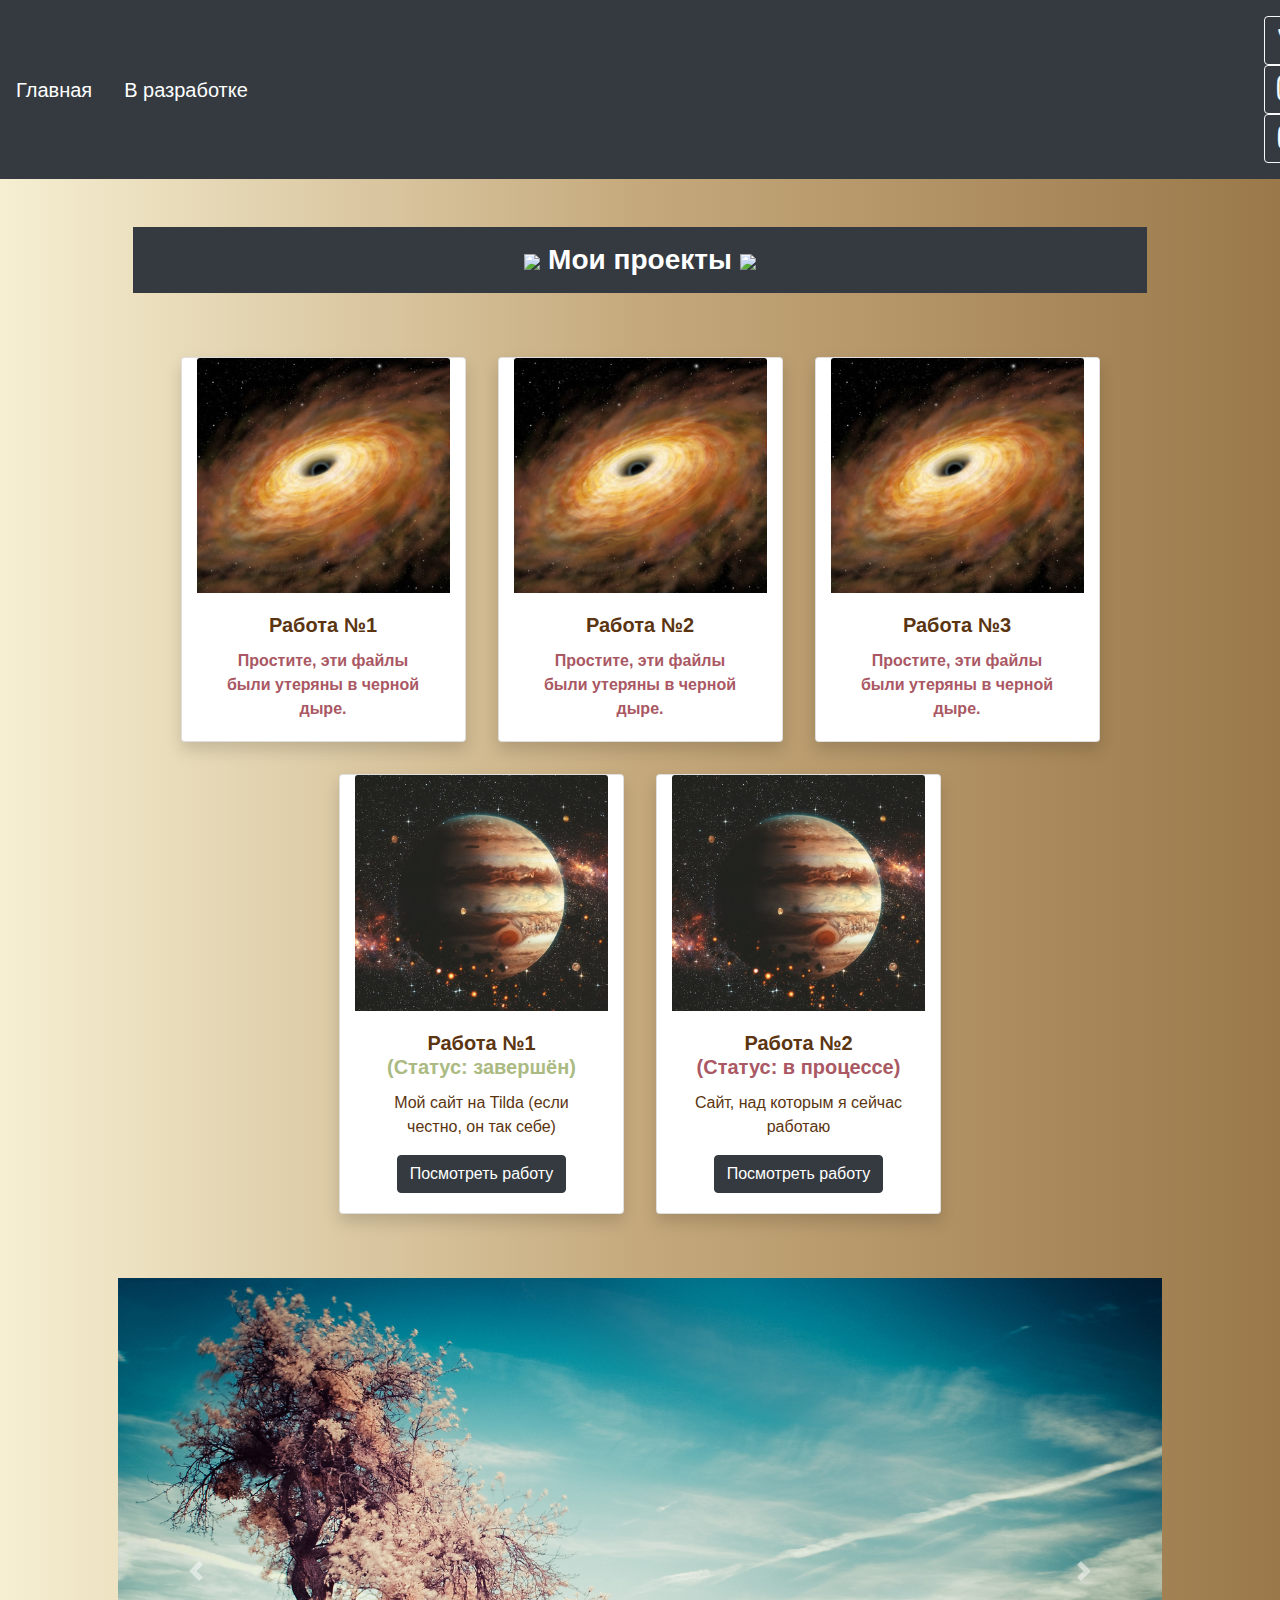
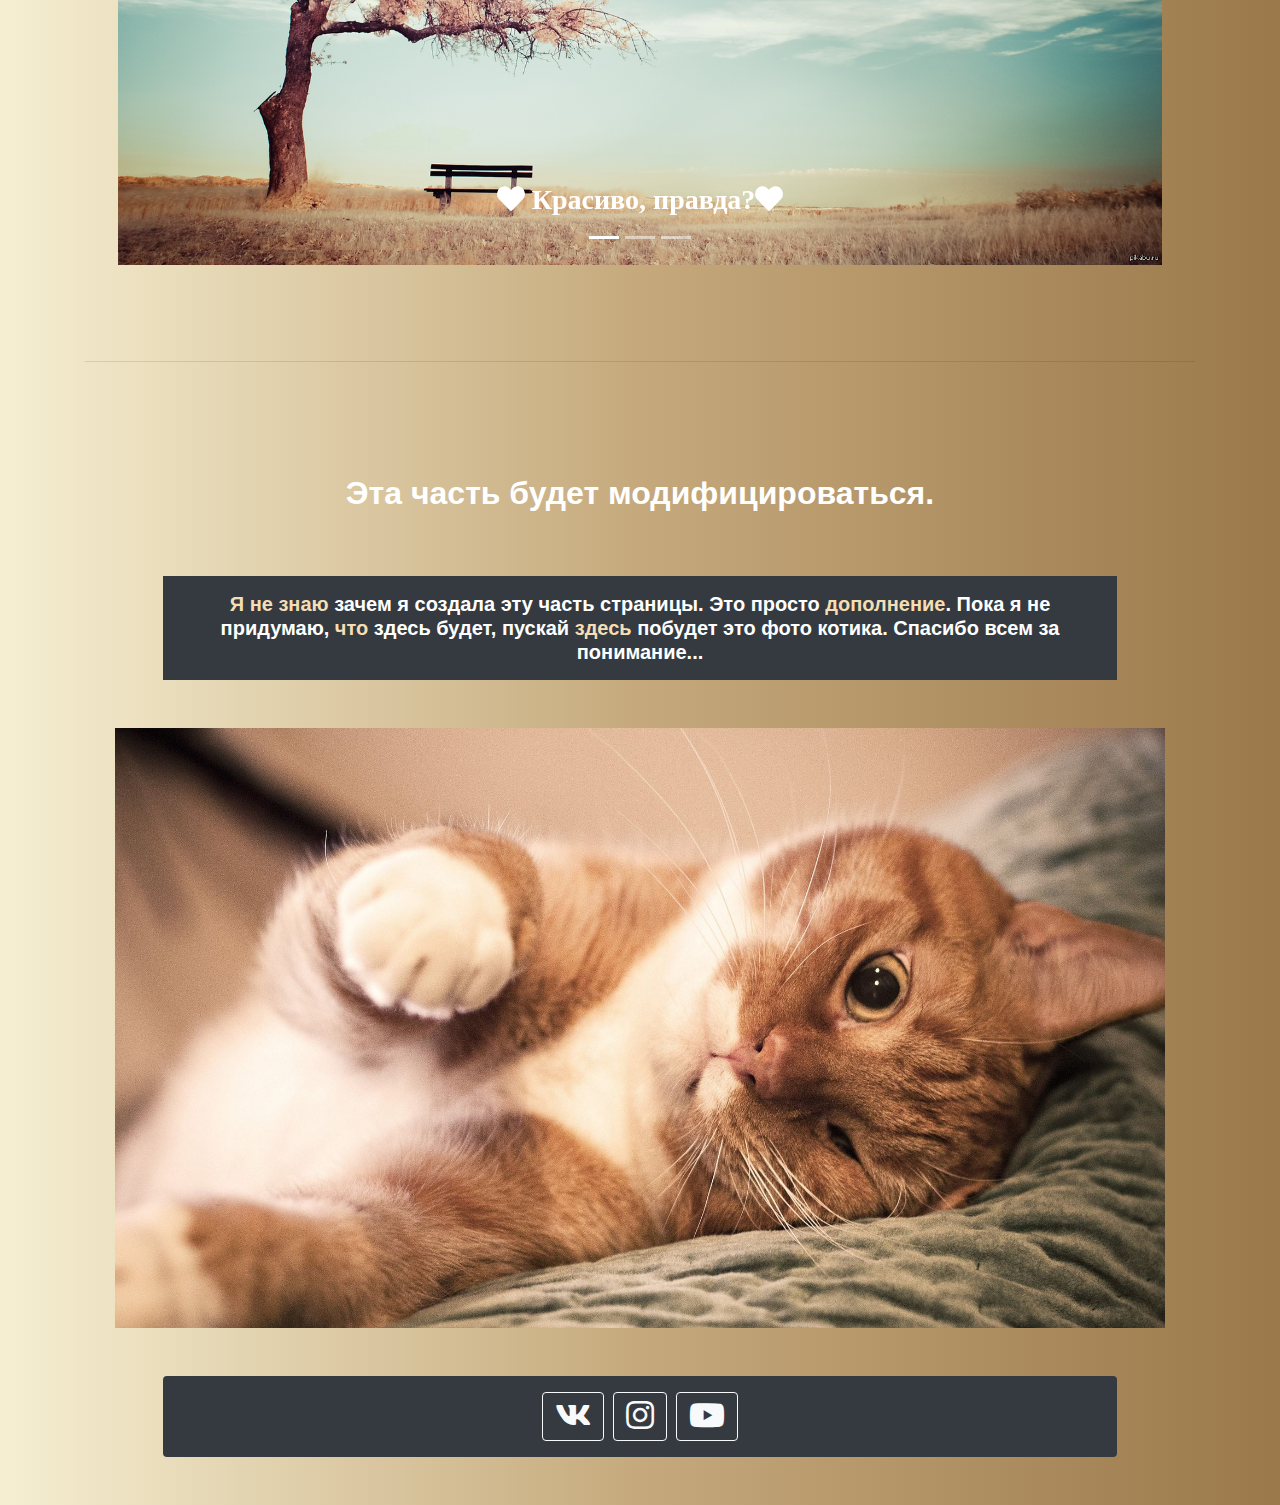
==== commit 59a84c0f: "Add files via upload" ====
--- a/index.html
+++ b/index.html
@@ -1,238 +1,221 @@
-<!DOCTYPE html>
+<!doctype html>
 <html lang="ru">
   <head>
     <!-- Required meta tags -->
-    <meta charset="utf-8" />
-    <meta
-      name="viewport"
-      content="width=device-width, initial-scale=1, shrink-to-fit=no"
-    />
+    <meta charset="utf-8">
+    <meta name="viewport" content="width=device-width, initial-scale=1, shrink-to-fit=no">
 
     <!-- Bootstrap CSS -->
-    <link
-      rel="stylesheet"
-      href="https://stackpath.bootstrapcdn.com/bootstrap/4.4.1/css/bootstrap.min.css"
-      integrity="sha384-Vkoo8x4CGsO3+Hhxv8T/Q5PaXtkKtu6ug5TOeNV6gBiFeWPGFN9MuhOf23Q9Ifjh"
-      crossorigin="anonymous"
-    />
-
-    <!-- подключаем иконочный шрифт -->
-    <link
-      rel="stylesheet"
-      href="https://use.fontawesome.com/releases/v5.8.1/css/all.css"
-      integrity="sha384-50oBUHEmvpQ+1lW4y57PTFmhCaXp0ML5d60M1M7uH2+nqUivzIebhndOJK28anvf"
-      crossorigin="anonymous"
-    />
-    <!-- подключаю favicon  -->
-    <link rel="icon" href="favicon.ico" type="image/x-icon" />
-    <link rel="shortcut icon" href="favicon.ico" type="image/x-icon" />
-
-    <link rel="stylesheet" href="css/main.css" />
-
-    <title>Банкротство физический лиц в городе Гомеле 📗</title>
+    <link rel="stylesheet" href="https://stackpath.bootstrapcdn.com/bootstrap/4.3.1/css/bootstrap.min.css" integrity="sha384-ggOyR0iXCbMQv3Xipma34MD+dH/1fQ784/j6cY/iJTQUOhcWr7x9JvoRxT2MZw1T" crossorigin="anonymous">
+    <style type="text/css">... </style> 
+    <link rel="stylesheet" href="https://use.fontawesome.com/releases/v5.7.1/css/all.css">
+    <link rel="stylesheet" href="css/main.css">
+    
+    
+ <link rel="shortcut icon" href="Icon.png" type="image/png">
+
+
+
+    <title>Coronavirus.by</title>
   </head>
   <body>
-    <!-- ============================================== start first -->
-    <div class="container first">
-      <div class="row align-items-center">
-        <div class="logo col-md-3">
-          <a href="#">
-            <img src="img/logo.png" alt="" />
-          </a>
-        </div>
-        <div class="geo col-md-3"><img src="img/geo.png" alt="" /> Гомель</div>
-        <div class="phone col-md-3">
-          <a href="tel:+3758201234567">+375 (820) 123-45-67</a>
-        </div>
-        <div class="call col-md-3">
-          <a href="#" class="btn btn-danger">Заказать звонок</a>
-        </div>
+
+
+    <nav class="navbar navbar-expand-lg navbar-dark bg-dark">
+  <a class="navbar-brand" href="https://verashep.github.io">Главная</a>
+  <button class="navbar-toggler" type="button" data-toggle="collapse" data-target="#navbarNav" aria-controls="navbarNav" aria-expanded="false" aria-label="Toggle navigation">
+    <span class="navbar-toggler-icon"></span>
+  </button>
+  <nav class="navbar navbar-expand-lg navbar-dark bg-dark">
+  <a class="navbar-brand" href="#chapter1">В разработке</a>
+  <button class="navbar-toggler" type="button" data-toggle="collapse" data-target="#navbarNav" aria-controls="navbarNav" aria-expanded="false" aria-label="Toggle navigation">
+    <span class="navbar-toggler-icon"></span>
+  </button>
+      <div class="icon">
+      <a href="https://vk.com/ver_shep01" target="_blank" class="btn btn-outline-light"><i class="fab fa-vk fa-2x"></i></a>
+      <a href="https://www.instagram.com/_vera_and_nika_/?hl=ru" target="_blank" class="btn btn-outline-light"><i class="fab fa-instagram fa-2x"></i></a>
+      <a href="https://www.youtube.com/channel/UC_MfQcaeOtlUXvO9PlMPmbA?view_as=subscriber" target="_blank" class="btn btn-outline-light"><i class="fab fa-youtube fa-2x"></i></a>
       </div>
+    </nav>
+    </nav>
+
+
+
+
+
+
+
+
+
+
+
+
+   <div class="container"> 
+    <span class="colortext">
+    <h3 class="h3 text-center m-5 p-3 font-weight-bold text-white bg-dark">     
+  
+
+<img src="https://img.icons8.com/color/48/000000/saturn-planet.png"/>
+ Мои проекты
+ <img src="https://img.icons8.com/color/48/000000/saturn-planet.png"/>
+     
+</h3>
+</span>
+
+
+<div class="row d-flex justify-content-center">
+
+
+
+    <div class="card col-3 text-center m-3 shadow">
+          <img src="dark.jpg" class="card-img-top" alt="...">
+          <div class="card-body">
+            <h5 class="card-title"> <strong>Работа №1</strong> </h5>
+            <p class="card-text">
+              <span class="colortext"><strong>Простите, эти файлы были утеряны в черной дыре.</strong></span>
+            </p>
+          </div>
+        </div>
+
+        <div class="card col-3 text-center m-3 shadow">
+          <img src="dark.jpg" class="card-img-top" alt="...">
+          <div class="card-body">
+            <h5 class="card-title"><strong>Работа №2</strong></h5>
+            <p class="card-text">
+              <span class="colortext"><strong>Простите, эти файлы были утеряны в черной дыре.</strong></span>
+            </p>
+          </div>
+        </div>
+
+        <div class="card col-3 text-center m-3 shadow">
+          <img src="dark.jpg" class="card-img-top" alt="...">
+          <div class="card-body">
+            <h5 class="card-title"><strong>Работа №3</strong></h5>
+            <p class="card-text">
+              <span class="colortext"><strong>Простите, эти файлы были утеряны в черной дыре.</strong></span>
+            </p>
+          </div>
+        </div>
+
+        
+
+
+        <div class="card col-3 text-center m-3 shadow">
+          <img src="Jup1.jpg" class="card-img-top" alt="...">
+          <div class="card-body">
+            <h5 class="card-title"><strong>Работа №1 <br><span class="colortextL">(Статус: завершён)</span><br></strong></h5>
+            <p class="card-text">
+            Мой сайт на Tilda (если честно, он так себе)                   
+            </p>
+            <a href="http://worldcountry.tilda.ws" target="_blank" class="btn btn-dark">Посмотреть работу</a>
+          </div>
+        </div>
+
+      <div class="card col-3 text-center m-3 shadow">
+   
+          <img src="Jup1.jpg" class="card-img-top" alt="...">
+          <div class="card-body">
+            <h5 class="card-title"><strong>Работа №2 <br><span class="colortext">(Статус: в процессе)</span><br></strong></h5>
+            <p class="card-text">
+          Cайт, над которым я сейчас работаю
+            </p>
+            <a href="https://bankrotstvo.github.io" target="_blank" class="btn btn-dark">Посмотреть работу</a>
+          </div>
+        </div>
+     
+
+
+      <div id="carousel" class="carousel slide d-inline-block m-5" data-ride="carousel">
+        <!-- Индикаторы -->
+        <ol class="carousel-indicators">
+            <li data-target="#carousel " data-slide-to="0" class="active"></li>
+            <li data-target="#carousel " data-slide-to="1"></li>
+            <li data-target="#carousel " data-slide-to="2"></li>
+        </ol>
+        <div class="carousel-inner ">
+            <div class="carousel-item active">
+                <img class="img-fluid" src="foto1.jpg" alt="...">
+                <div class="carousel-caption">
+                
+                  <h3><i class="fas fa-heart"> Красиво, правда?</i><i class="fas fa-heart"></i></h3>
+                    
+                </div>
+            </div>
+            <div class="carousel-item  ">
+                <img class="img-fluid" src="foto3.jpg" alt="...">
+                <div class="carousel-caption">
+
+                    <h3><i class="fas fa-heart">Это просто прекрасно... </i><i class="fas fa-heart"></i></h3>
+                   
+                </div>
+            </div>
+            <div class="carousel-item  ">
+                <img class="img-fluid" src="foto4.jpg" alt="...">
+                <div class="carousel-caption">
+
+                    <h3><i class="fas fa-heart"> Мне так нравятся эти фото.</i><i class="fas fa-heart"></i></h3>
+                    
+                </div>
+            </div>
+        </div>
+        <!-- Элементы управления -->
+        <a class="carousel-control-prev" href="#carousel " role="button" data-slide="prev">
+            <span class="carousel-control-prev-icon" aria-hidden="true"></span>
+            <span class="sr-only">Предыдущий</span>
+        </a>
+        <a class="carousel-control-next" href="#carousel " role="button" data-slide="next">
+            <span class="carousel-control-next-icon" aria-hidden="true"></span>
+            <span class="sr-only">Следующий</span>
+        </a>
+
     </div>
 
-    <!-- ================================================== start second -->
-    <div class="container-fluid second">
-      <div class="row text-center">
-        <h1 class="col-12">Банкротство физических лиц</h1>
-
-        <p class="col-12">в городе Гомеле</p>
-      </div>
-      <div class="figura">
-        <!-- <img src="img/figura.png" alt="" /> -->
-      </div>
-    </div>
-    <!-- ====================================================== start baner -->
-    <div class="container-fluid baner">
-      <img src="img/mans.png" alt="" class="item1" />
-      <img src="img/calc.png" alt="" class="item2" />
-      <div class="container">
-        <div class="row carusel justify-content-center">
-          <!-- карусель будет-->
-          <div
-            id="carouselExampleIndicators"
-            class="carousel slide"
-            data-ride="carousel"
-          >
-            <ol class="carousel-indicators">
-              <li
-                data-target="#carouselExampleIndicators"
-                data-slide-to="0"
-                class="active"
-              ></li>
-              <li
-                data-target="#carouselExampleIndicators"
-                data-slide-to="1"
-              ></li>
-              <li
-                data-target="#carouselExampleIndicators"
-                data-slide-to="2"
-              ></li>
-            </ol>
-            <div class="carousel-inner">
-              <div class="carousel-item active">
-                <!-- <img src="..." class="d-block w-100" alt="..."> -->
-                <p>
-                  Избавьтесь от долгов <br />
-                  совершенно легально 1
-                </p>
-                <a href="#" class="btn btn-danger">Подробная консультация</a>
-              </div>
-              <div class="carousel-item">
-                <!-- <img src="..." class="d-block w-100" alt="..."> -->
-                <p>
-                  Избавьтесь от долгов <br />
-                  совершенно легально 2
-                </p>
-                <a href="#" class="btn btn-danger">Подробная консультация</a>
-              </div>
-              <div class="carousel-item">
-                <!-- <img src="..." class="d-block w-100" alt="..."> -->
-                <p>
-                  Избавьтесь от долгов <br />
-                  совершенно легально 3
-                </p>
-                <a href="#" class="btn btn-danger">Подробная консультация</a>
-              </div>
-            </div>
-            <a
-              class="carousel-control-prev"
-              href="#carouselExampleIndicators"
-              role="button"
-              data-slide="prev"
-            >
-              <i class="fas fa-angle-left fa-2x"></i>
-
-              <span class="sr-only">Previous</span>
-            </a>
-            <a
-              class="carousel-control-next"
-              href="#carouselExampleIndicators"
-              role="button"
-              data-slide="next"
-            >
-              <i class="fas fa-angle-right fa-2x"></i>
-
-              <span class="sr-only">Next</span>
-            </a>
-          </div>
-        </div>
-      </div>
-    </div>
-
-    <!-- ========================= start pig -->
-    <div class="container pig">
-      <img src="img/pig.png" alt="" class="pigImg" />
-      <div class="row">
-        <div class="itemL col-md-6">
-          <h2>Попали в тяжелое финансовое положение?</h2>
-          <div class="paragraf">
-            <img src="img/icon.png" alt="" />
-            <p>
-              За последний год работы мы уже помогли
-              <strong> более, чем 150 клиентам</strong> выйти из трудной
-              ситуации!
-            </p>
-          </div>
-        </div>
-        <div class="itemR col-md-6 ">
-          <h2>Получите бесплатно пошаговую инструкцию</h2>
-          <p class="podZ">по процедуре банкротства прямо сейчас</p>
-          <form action="formPig.php" method="POST" name="pig">
-            <input type="tel" name="telPig" id="telPig" class="telPig" />
-            <br />
-            <input
-              type="submit"
-              value="Получить инструкцию"
-              class="btn btn-danger"
-            />
-            <p>Мы перезвоним в течение 5 минут</p>
-            <label>
-              <div class="row">
-                <input
-                  type="checkbox"
-                  name="checkPig"
-                  id="checkPig"
-                  class="col-1 check"
-                />
-                <p class="col-11">Согласен с обработкой персональных данных</p>
-              </div>
-            </label>
-          </form>
-        </div>
-      </div>
-    </div>
-    <!-- ============================= start pluses================ -->
-    <div class="contianer-fluid pluses pb-5">
-      <div class="container">
-        <h2>Сложная процедура банкротства?</h2>
-        <p>С нами это легко!</p>
-        <div class="row">
-          <div class="itemCard itemCard1 col-md-6">
-            <!-- <img src="img/pluses1.png" alt="" /> -->
-            <p>
-              С вами работает
-              <strong>персональный менеджер по банкротству,</strong> который
-              постоянно вкурсе Вашего дела.
-            </p>
-          </div>
-          <div class="itemCard itemCard2 col-md-6">
-            <!-- <img src="img/pluses2.png" alt="" /> -->
-            <p>
-              Соберем весь пакет документов.
-              <strong>С нами вы не тратите время и нервы!</strong>
-            </p>
-          </div>
-          <div class="itemCard itemCard3 col-md-6">
-            <!-- <img src="img/pluses3.png" alt="" /> -->
-            <p>Все гарантии мы <strong>прописываем в договоре!</strong></p>
-          </div>
-          <div class="itemCard itemCard4 col-md-6">
-            <!-- <img src="img/pluses4.png" alt="" /> -->
-            <p>
-              3 опытных финансовых управляющих в команде!
-              <strong>Ваше дело в надежных руках!</strong>
-            </p>
-          </div>
-        </div>
-      </div>
-    </div>
+</div>
+
+
+<hr id="chapter1" class="mt-5 pt-5">
+
+<div class="container"> 
+    <h2 align="center" class="h2 text-center m-5 p-3 font-weight-bold text-white bg-wheat">     
+Эта часть будет модифицироваться.
+</h2>
+
+
+   <div class="container"> 
+    <h5 align="center" class="h5 text-center m-5 p-3 font-weight-bold text-white bg-dark">     
+<span class="colortextI">Я не знаю</span> зачем я создала эту часть страницы. Это просто <span class="colortextI">дополнение</span>. Пока я не придумаю, <span class="colortextI">что</span> здесь будет, пускай <span class="colortextI">здесь</span> побудет это фото котика. Спасибо всем за понимание...
+</h5>
+
+<p class="fig"> <img src="Cat1.jpg" width="1050" height="600" alt="Простите, котик спит и не хочет, что бы на него смотрели"></p>
+
+
+
+      <footer>
+        <p class="h2 text-center m-5 p-3 font-weight-bold text-warning bg-dark rounded ">
+          <a href="https://vk.com/ver_shep01" target="_blank" class="btn btn-outline-light"><i class="fab fa-vk fa-2x"></i></a>
+          <a href="https://www.instagram.com/_vera_and_nika_/?hl=ru" target="_blank" class="btn btn-outline-light"><i class="fab fa-instagram fa-2x"></i></a>
+          <a href="https://www.youtube.com/channel/UC_MfQcaeOtlUXvO9PlMPmbA?view_as=subscriber" target="_blank" class="btn btn-outline-light"><i class="fab fa-youtube fa-2x"></i></a>
+        </p>
+      </footer>
+
+      
+
+     
+
+
+
+
+
+
 
     <!-- Optional JavaScript -->
     <!-- jQuery first, then Popper.js, then Bootstrap JS -->
-    <script
-      src="https://code.jquery.com/jquery-3.4.1.slim.min.js"
-      integrity="sha384-J6qa4849blE2+poT4WnyKhv5vZF5SrPo0iEjwBvKU7imGFAV0wwj1yYfoRSJoZ+n"
-      crossorigin="anonymous"
-    ></script>
-    <script
-      src="https://cdn.jsdelivr.net/npm/popper.js@1.16.0/dist/umd/popper.min.js"
-      integrity="sha384-Q6E9RHvbIyZFJoft+2mJbHaEWldlvI9IOYy5n3zV9zzTtmI3UksdQRVvoxMfooAo"
-      crossorigin="anonymous"
-    ></script>
-    <script
-      src="https://stackpath.bootstrapcdn.com/bootstrap/4.4.1/js/bootstrap.min.js"
-      integrity="sha384-wfSDF2E50Y2D1uUdj0O3uMBJnjuUD4Ih7YwaYd1iqfktj0Uod8GCExl3Og8ifwB6"
-      crossorigin="anonymous"
-    ></script>
+    <script src="https://code.jquery.com/jquery-3.3.1.slim.min.js" integrity="sha384-q8i/X+965DzO0rT7abK41JStQIAqVgRVzpbzo5smXKp4YfRvH+8abtTE1Pi6jizo" crossorigin="anonymous"></script>
+    <script src="https://cdnjs.cloudflare.com/ajax/libs/popper.js/1.14.7/umd/popper.min.js" integrity="sha384-UO2eT0CpHqdSJQ6hJty5KVphtPhzWj9WO1clHTMGa3JDZwrnQq4sF86dIHNDz0W1" crossorigin="anonymous"></script>
+    <script src="https://stackpath.bootstrapcdn.com/bootstrap/4.3.1/js/bootstrap.min.js" integrity="sha384-JjSmVgyd0p3pXB1rRibZUAYoIIy6OrQ6VrjIEaFf/nJGzIxFDsf4x0xIM+B07jRM" crossorigin="anonymous"></script>
+
+   
+
+
   </body>
-</html>
+</html>